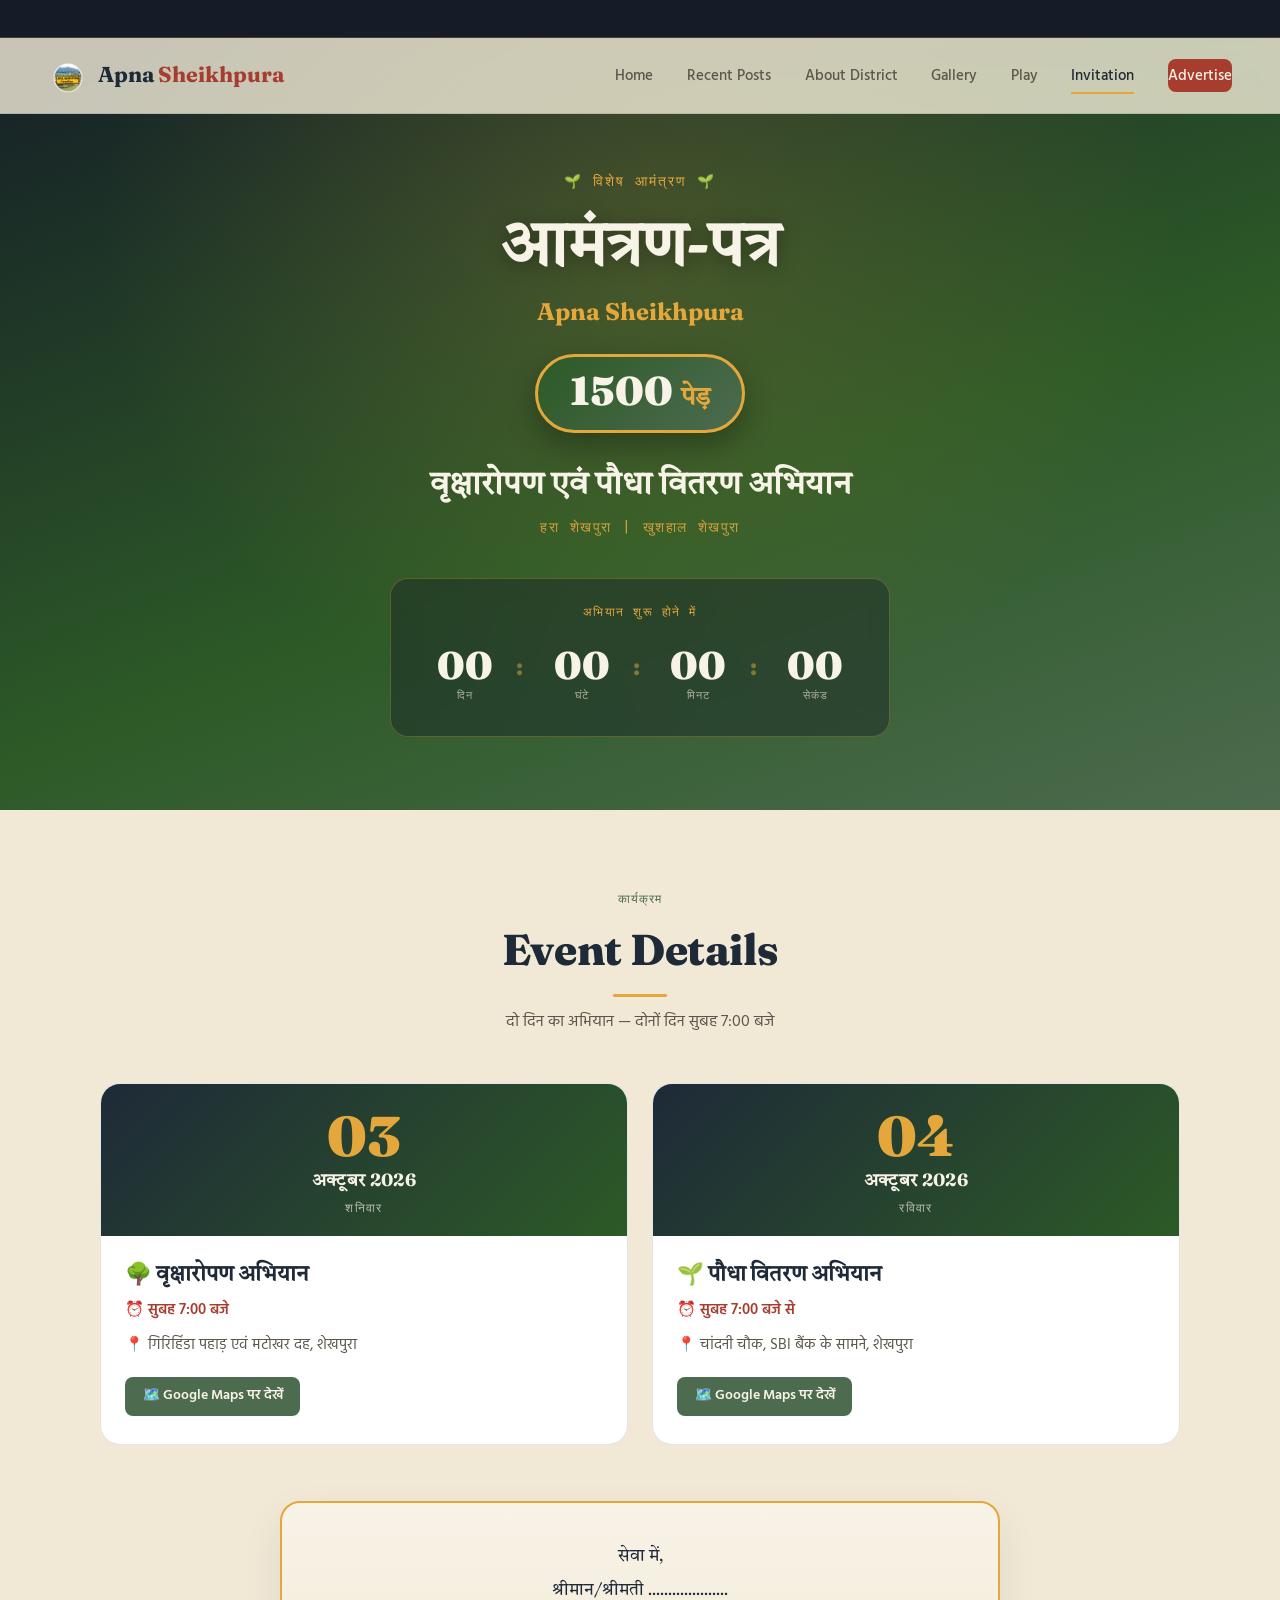
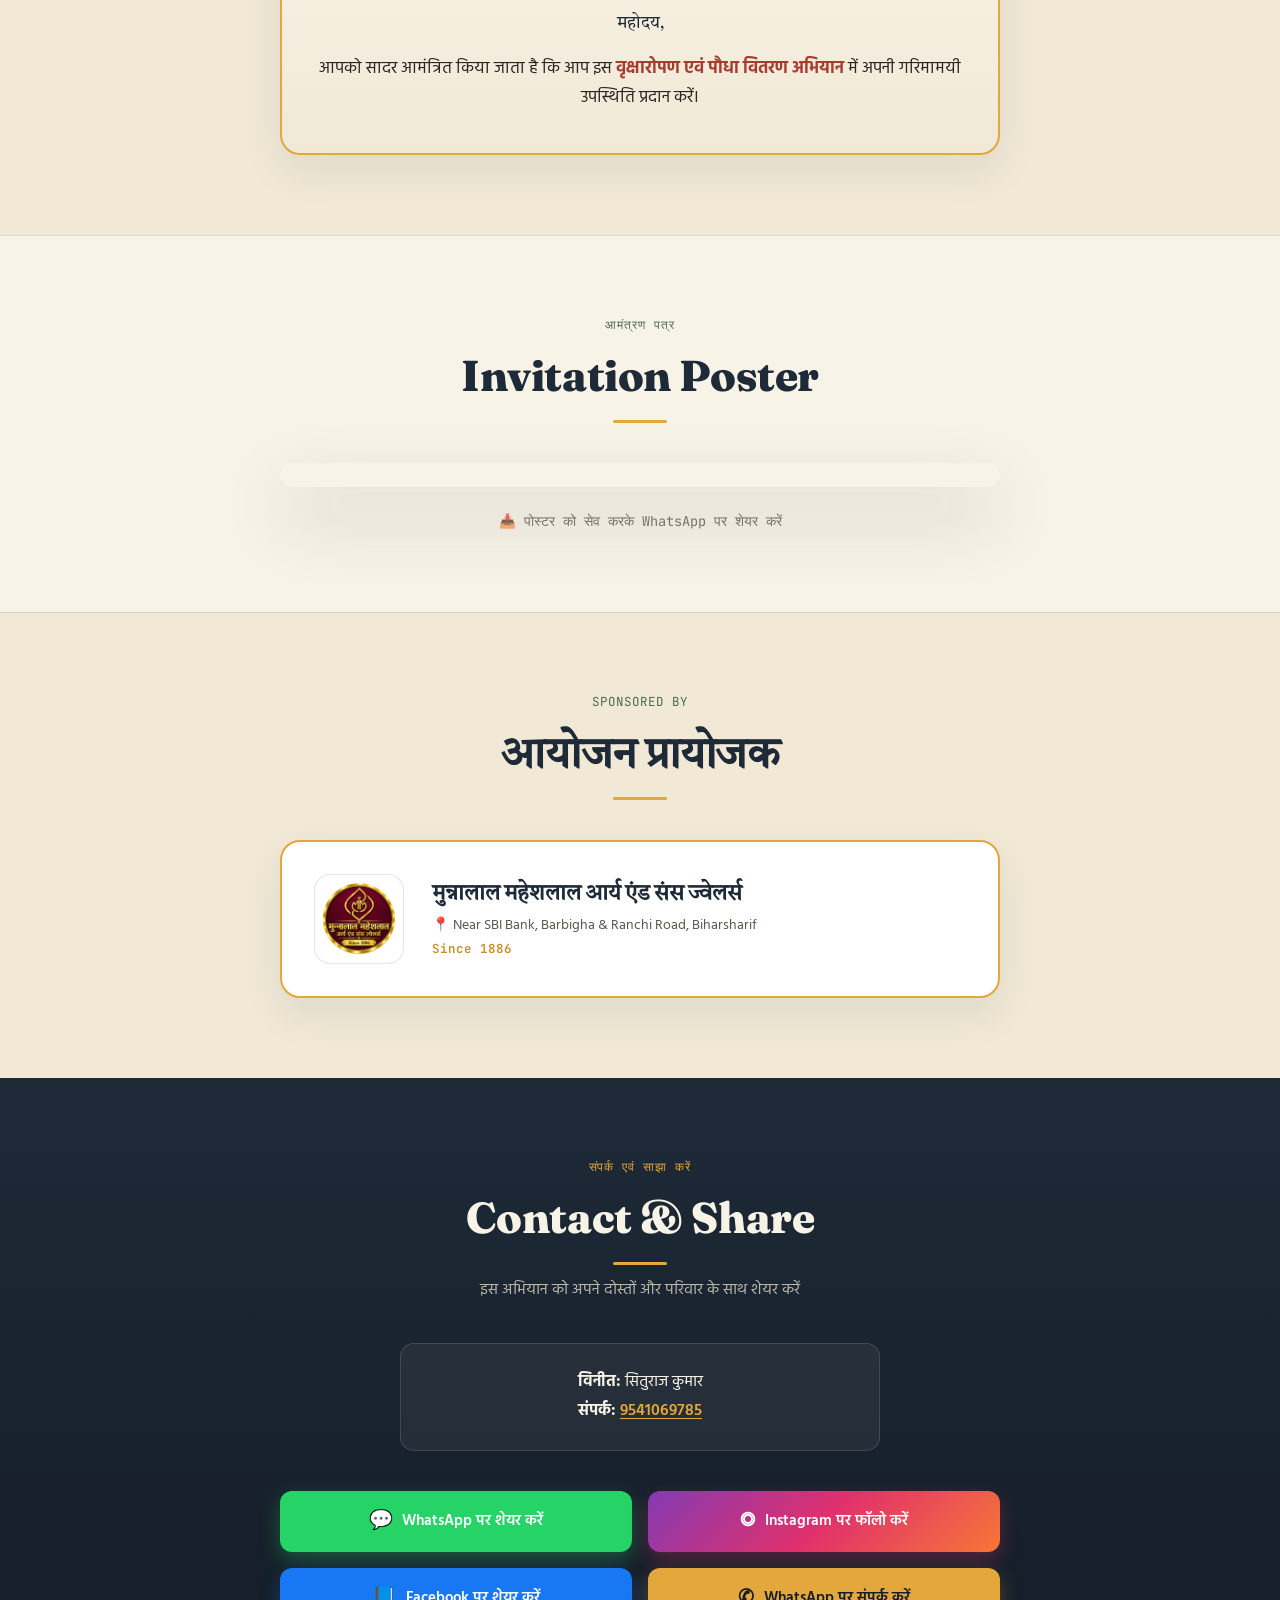
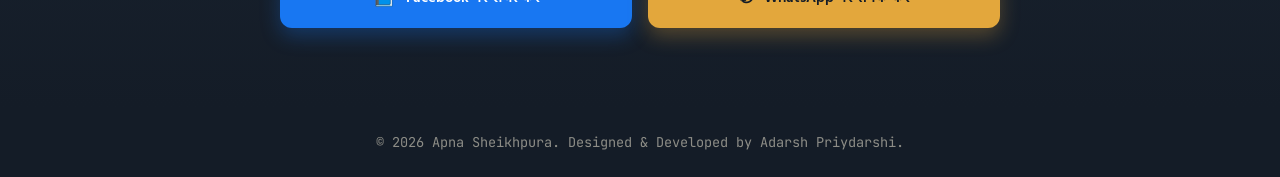
==== invitation.html @ 2a8b95bc "Added invitation page for 1500 tree plantation event" ====
<!DOCTYPE html>
<html lang="hi">
<head>
<meta charset="UTF-8">
<meta name="viewport" content="width=device-width, initial-scale=1.0">
<title>आमंत्रण-पत्र | Apna Sheikhpura — 1500 पेड़ वृक्षारोपण अभियान</title>
<meta name="description" content="Apna Sheikhpura द्वारा आयोजित 1500 पेड़ वृक्षारोपण एवं पौधा वितरण अभियान — 3 और 4 अक्टूबर 2026, शेखपुरा। आप सभी सादर आमंत्रित हैं।">

<!-- Open Graph for WhatsApp/Facebook share preview -->
<meta property="og:title" content="🌳 आमंत्रण-पत्र — Apna Sheikhpura 1500 पेड़ अभियान">
<meta property="og:description" content="3-4 अक्टूबर 2026 | शेखपुरा, बिहार | आइए मिलकर शेखपुरा को हरा-भरा बनाएं।">
<meta property="og:image" content="https://apnasheikhpura.in/assets/images/invitation-poster.jpg">
<meta property="og:url" content="https://apnasheikhpura.in/invitation.html">
<meta property="og:type" content="website">

<link rel="preconnect" href="https://fonts.googleapis.com">
<link rel="preconnect" href="https://fonts.gstatic.com" crossorigin>
<link href="https://fonts.googleapis.com/css2?family=Fraunces:opsz,wght@9..144,400;9..144,600;9..144,700;9..144,900&family=Hind:wght@400;500;600;700&family=JetBrains+Mono:wght@400;500&family=Tiro+Devanagari+Hindi:ital@0;1&display=swap" rel="stylesheet">

<link rel="stylesheet" href="css/style.css">
<link rel="icon" type="image/png" href="assets/images/logos/favicon.png">
</head>
<body class="invitation-page">

<!-- ===== Ticker Bar ===== -->
<div class="ticker-bar" aria-label="Latest updates ticker">
  <div class="ticker-track" id="tickerTrack">
    <a class="ticker-item" href="index.html">🏠 Apna Sheikhpura — Home</a>
    <a class="ticker-item" href="https://wa.me/919234727830" target="_blank" rel="noopener">✆ WhatsApp: +91 92347 27830</a>
    <a class="ticker-item" href="https://www.instagram.com/apna_sheikhpura" target="_blank" rel="noopener">◎ @apna_sheikhpura</a>
    <a class="ticker-item" href="#event-details">🌳 3-4 October 2026 — वृक्षारोपण अभियान</a>
  </div>
</div>

<!-- ===== Navbar ===== -->
<header class="site-header" id="siteHeader">
  <nav class="navbar">
    <a href="index.html" class="brand">
      <img src="assets/images/logos/apna-sheikhpura-logo.png" alt="Apna Sheikhpura logo" class="brand-mark">
      <span class="brand-text">Apna <em>Sheikhpura</em></span>
    </a>

    <button class="nav-toggle" id="navToggle" aria-label="Toggle menu" aria-expanded="false">
      <span></span><span></span><span></span>
    </button>

    <ul class="nav-links" id="navLinks">
      <li><a href="index.html">Home</a></li>
      <li><a href="index.html#posts">Recent Posts</a></li>
      <li><a href="index.html#about">About District</a></li>
      <li><a href="index.html#gallery">Gallery</a></li>
      <li><a href="index.html#puzzle">Play</a></li>
      <li><a href="invitation.html" class="active">Invitation</a></li>
      <li><a href="index.html#contact" class="nav-cta">Advertise</a></li>
    </ul>
  </nav>
</header>

<!-- ===== Invitation Hero ===== -->
<section class="invitation-hero">
  <div class="invitation-hero-inner">
    <p class="invitation-eyebrow">🌱 विशेष आमंत्रण 🌱</p>
    <h1 class="invitation-title">आमंत्रण-पत्र</h1>
    <p class="invitation-subtitle">Apna Sheikhpura</p>
    <div class="invitation-badge">
      <span class="badge-number">1500</span>
      <span class="badge-label">पेड़</span>
    </div>
    <h2 class="invitation-event-name">वृक्षारोपण एवं पौधा वितरण अभियान</h2>
    <p class="invitation-tagline">हरा शेखपुरा | खुशहाल शेखपुरा</p>

    <!-- Countdown Timer -->
    <div class="countdown" id="countdown">
      <p class="countdown-label">अभियान शुरू होने में</p>
      <div class="countdown-grid">
        <div class="countdown-item">
          <span class="countdown-num" id="cdDays">--</span>
          <span class="countdown-unit">दिन</span>
        </div>
        <div class="countdown-item">
          <span class="countdown-num" id="cdHours">--</span>
          <span class="countdown-unit">घंटे</span>
        </div>
        <div class="countdown-item">
          <span class="countdown-num" id="cdMinutes">--</span>
          <span class="countdown-unit">मिनट</span>
        </div>
        <div class="countdown-item">
          <span class="countdown-num" id="cdSeconds">--</span>
          <span class="countdown-unit">सेकंड</span>
        </div>
      </div>
    </div>
  </div>
</section>

<!-- ===== Event Details ===== -->
<section class="event-details" id="event-details">
  <div class="event-details-inner">

    <div class="event-head reveal">
      <p class="section-eyebrow">कार्यक्रम</p>
      <h2 class="section-title">Event Details</h2>
      <p class="section-sub">दो दिन का अभियान — दोनों दिन सुबह 7:00 बजे</p>
    </div>

    <div class="event-cards">

      <div class="event-card reveal reveal-delay-1">
        <div class="event-card-date">
          <span class="event-day">03</span>
          <span class="event-month">अक्टूबर 2026</span>
          <span class="event-weekday">शनिवार</span>
        </div>
        <div class="event-card-body">
          <h3 class="event-card-title">🌳 वृक्षारोपण अभियान</h3>
          <p class="event-card-time">⏰ सुबह 7:00 बजे</p>
          <p class="event-card-venue">📍 गिरिहिंडा पहाड़ एवं मटोखर दह, शेखपुरा</p>
          <a href="https://www.google.com/maps/search/?api=1&query=Girihinda+Pahad+Sheikhpura+Bihar" 
             target="_blank" rel="noopener" class="event-map-btn">
            🗺️ Google Maps पर देखें
          </a>
        </div>
      </div>

      <div class="event-card reveal reveal-delay-2">
        <div class="event-card-date">
          <span class="event-day">04</span>
          <span class="event-month">अक्टूबर 2026</span>
          <span class="event-weekday">रविवार</span>
        </div>
        <div class="event-card-body">
          <h3 class="event-card-title">🌱 पौधा वितरण अभियान</h3>
          <p class="event-card-time">⏰ सुबह 7:00 बजे से</p>
          <p class="event-card-venue">📍 चांदनी चौक, SBI बैंक के सामने, शेखपुरा</p>
          <a href="https://www.google.com/maps/search/?api=1&query=SBI+Bank+Chandni+Chowk+Sheikhpura+Bihar" 
             target="_blank" rel="noopener" class="event-map-btn">
            🗺️ Google Maps पर देखें
          </a>
        </div>
      </div>

    </div>

    <!-- Invitation Message -->
    <div class="invitation-message reveal">
      <p class="invitation-msg-line">सेवा में,</p>
      <p class="invitation-msg-line">श्रीमान/श्रीमती ....................</p>
      <p class="invitation-msg-line">महोदय,</p>
      <p class="invitation-msg-text">
        आपको सादर आमंत्रित किया जाता है कि आप इस <strong>वृक्षारोपण एवं पौधा वितरण अभियान</strong> में 
        अपनी गरिमामयी उपस्थिति प्रदान करें।
      </p>
    </div>

  </div>
</section>

<!-- ===== Poster Section ===== -->
<section class="poster-section">
  <div class="poster-inner reveal">
    <p class="section-eyebrow">आमंत्रण पत्र</p>
    <h2 class="section-title">Invitation Poster</h2>
    <div class="poster-wrap">
      <img src="assets/images/invitation-poster.jpg" 
           alt="Apna Sheikhpura 1500 पेड़ वृक्षारोपण अभियान आमंत्रण पत्र" 
           class="poster-image">
    </div>
    <p class="poster-note">📥 पोस्टर को सेव करके WhatsApp पर शेयर करें</p>
  </div>
</section>

<!-- ===== Sponsors ===== -->
<section class="sponsor-section">
  <div class="sponsor-inner reveal">
    <p class="section-eyebrow">Sponsored by</p>
    <h2 class="section-title">आयोजन प्रायोजक</h2>
    <div class="sponsor-card">
      <div class="sponsor-logo">
        <img src="assets/images/logos/munnalal-maheshlal-jewellers.png" 
             alt="मुन्नालाल महेशलाल आर्य एंड संस ज्वेलर्स लोगो">
      </div>
      <div class="sponsor-info">
        <h3 class="sponsor-name">मुन्नालाल महेशलाल आर्य एंड संस ज्वेलर्स</h3>
        <p class="sponsor-address">📍 Near SBI Bank, Barbigha &amp; Ranchi Road, Biharsharif</p>
        <p class="sponsor-since">Since 1886</p>
      </div>
    </div>
  </div>
</section>

<!-- ===== Contact & Share ===== -->
<section class="share-section">
  <div class="share-inner reveal">
    <p class="section-eyebrow">संपर्क एवं साझा करें</p>
    <h2 class="section-title">Contact &amp; Share</h2>
    <p class="section-sub">इस अभियान को अपने दोस्तों और परिवार के साथ शेयर करें</p>

    <!-- Organizer Info -->
    <div class="organizer-info">
      <p><strong>विनीत:</strong> सितुराज कुमार</p>
      <p><strong>संपर्क:</strong> <a href="tel:+919541069785">9541069785</a></p>
    </div>

    <!-- Share Buttons -->
    <div class="share-buttons">
      <a href="https://wa.me/?text=%F0%9F%8C%B3%20Apna%20Sheikhpura%20%E2%80%94%201500%20%E0%A4%AA%E0%A5%87%E0%A4%A1%E0%A4%BC%20%E0%A4%B5%E0%A5%83%E0%A4%95%E0%A5%8D%E0%A4%B7%E0%A4%BE%E0%A4%B0%E0%A5%8B%E0%A4%AA%E0%A4%A3%20%E0%A4%85%E0%A4%AD%E0%A4%BF%E0%A4%AF%E0%A4%BE%E0%A4%A8%0A%0A%F0%9F%93%85%203-4%20%E0%A4%85%E0%A4%95%E0%A5%8D%E0%A4%9F%E0%A5%82%E0%A4%AC%E0%A4%B0%202026%0A%F0%9F%95%90%20%E0%A4%B8%E0%A5%81%E0%A4%AC%E0%A4%B9%207:00%20%E0%A4%AC%E0%A4%9C%E0%A5%87%0A%0A%E0%A4%AA%E0%A5%82%E0%A4%B0%E0%A4%BE%20%E0%A4%86%E0%A4%AE%E0%A4%82%E0%A4%A4%E0%A5%8D%E0%A4%B0%E0%A4%A3%20%E0%A4%A6%E0%A5%87%E0%A4%96%E0%A5%87%E0%A4%82%3A%20https://apnasheikhpura.in/invitation.html" 
         target="_blank" rel="noopener" class="share-btn share-btn-whatsapp">
        <span>💬</span> WhatsApp पर शेयर करें
      </a>

      <a href="https://www.instagram.com/apna_sheikhpura" 
         target="_blank" rel="noopener" class="share-btn share-btn-instagram">
        <span>◎</span> Instagram पर फॉलो करें
      </a>

      <a href="https://www.facebook.com/share/1H6P6iEAvJ/" 
         target="_blank" rel="noopener" class="share-btn share-btn-facebook">
        <span>📘</span> Facebook पर शेयर करें
      </a>

      <a href="https://wa.me/919234727830?text=Hi%2C%20I%20want%20to%20join%20the%201500%20tree%20plantation%20drive" 
         target="_blank" rel="noopener" class="share-btn share-btn-contact">
        <span>✆</span> WhatsApp पर संपर्क करें
      </a>
    </div>
  </div>
</section>

<!-- ===== Footer ===== -->
<footer class="site-footer">
  <p>© <span id="year"></span> Apna Sheikhpura. Designed &amp; Developed by Adarsh Priydarshi.</p>
</footer>

<script src="js/script.js"></script>
</body>
</html>
---- css/style.css ----
/* ==========================================================================
   Apna Sheikhpura — Design Tokens
   ========================================================================== */
:root {
  --cream:        #F1E9D6;
  --cream-soft:   #F8F3E7;
  --indigo:       #1E2A38;
  --indigo-deep:  #141C27;
  --marigold:     #E3A73C;
  --marigold-dim: #C88F2E;
  --brick:        #A63D2F;
  --leaf:         #4C6B4F;
  --ink:          #2A2622;
  --ink-soft:     #5C564C;
  --border-line:  rgba(30, 42, 56, 0.12);

  --font-display: 'Fraunces', 'Tiro Devanagari Hindi', serif;
  --font-body:    'Hind', sans-serif;
  --font-mono:    'JetBrains Mono', monospace;

  --header-h: 76px;
  --ticker-h: 38px;

  /* Motion tokens used by the newer polish styles */
  --ease-out-expo: cubic-bezier(0.16, 1, 0.3, 1);
  --ease-spring:  cubic-bezier(0.34, 1.56, 0.64, 1);
}

* { margin: 0; padding: 0; box-sizing: border-box; }

html { scroll-behavior: smooth; scroll-padding-top: calc(var(--header-h) + var(--ticker-h) + 12px); }

body {
  font-family: var(--font-body);
  background: var(--cream);
  color: var(--ink);
  line-height: 1.5;
  -webkit-font-smoothing: antialiased;
  -webkit-tap-highlight-color: transparent; /* let :active states do the feedback */
  overflow-x: hidden; /* tilted/rotated decorative bits must never cause sideways scroll */
}

a { text-decoration: none; color: inherit; }
ul { list-style: none; }
img { max-width: 100%; display: block; transition: opacity 0.45s ease; }

/* Soft fade-in once a photo finishes loading (driven by JS; without JS images stay visible) */
img.img-loading { opacity: 0; }
img.img-loaded  { opacity: 1; }

/* Warm selection color */
::selection { background: var(--marigold); color: var(--indigo-deep); }

/* Visible keyboard focus ring */
:focus-visible {
  outline: 3px solid rgba(227, 167, 60, 0.85);
  outline-offset: 2px;
  border-radius: 6px;
}

/* Subtle branded scrollbar (desktop browsers) */
::-webkit-scrollbar { width: 11px; }
::-webkit-scrollbar-track { background: var(--cream); }
::-webkit-scrollbar-thumb {
  background: rgba(30, 42, 56, 0.28);
  border-radius: 8px;
  border: 2px solid var(--cream);
}
::-webkit-scrollbar-thumb:hover { background: rgba(30, 42, 56, 0.45); }

@media (prefers-reduced-motion: reduce) {
  * { animation-duration: 0.01ms !important; animation-iteration-count: 1 !important; transition-duration: 0.01ms !important; scroll-behavior: auto !important; }
}

/* ==========================================================================
   Ticker Bar — the "chaupal announcement board"
   ========================================================================== */
.ticker-bar {
  position: fixed;
  top: 0; left: 0; right: 0;
  height: var(--ticker-h);
  background: var(--indigo-deep);
  border-bottom: 1px solid rgba(227, 167, 60, 0.25);
  overflow: hidden;
  z-index: 60;
  display: flex;
  align-items: center;
}

.ticker-track {
  display: flex;
  gap: 3.5rem;
  white-space: nowrap;
  animation: ticker-scroll 32s linear infinite;
  padding-left: 100%;
}

.ticker-bar:hover .ticker-track { animation-play-state: paused; }

.ticker-item {
  font-family: var(--font-mono);
  font-size: 0.78rem;
  letter-spacing: 0.01em;
  color: var(--cream-soft);
  opacity: 0.9;
  cursor: pointer;
  padding: 0.4rem 0; /* roomier tap target on touch screens */
  transition: opacity 0.2s ease, color 0.2s ease;
}

@media (hover: hover) {
  .ticker-item:hover {
    opacity: 1;
    color: var(--marigold);
    text-decoration: underline;
    text-underline-offset: 3px;
  }
}

@keyframes ticker-scroll {
  from { transform: translateX(0); }
  to   { transform: translateX(-100%); }
}

/* ==========================================================================
   Header / Navbar
   ========================================================================== */
.site-header {
  position: fixed;
  top: var(--ticker-h);
  left: 0; right: 0;
  height: var(--header-h);
  z-index: 50;
  background: rgba(241, 233, 214, 0.82);
  backdrop-filter: blur(10px) saturate(140%);
  border-bottom: 1px solid var(--border-line);
  transition: box-shadow 0.3s ease, background 0.3s ease;
}

.site-header.scrolled {
  box-shadow: 0 6px 24px rgba(30, 42, 56, 0.08);
}

.navbar {
  max-width: 1240px;
  margin: 0 auto;
  height: 100%;
  padding: 0 1.75rem;
  display: flex;
  align-items: center;
  justify-content: space-between;
}

.brand {
  display: flex;
  align-items: center;
  gap: 0.6rem;
  font-family: var(--font-display);
  font-size: 1.35rem;
  font-weight: 700;
  color: var(--indigo);
}

.brand-mark {
  width: 40px; height: 40px;
  border-radius: 50%;
  object-fit: cover;
  flex-shrink: 0;
}

.brand-text em {
  font-style: normal;
  color: var(--brick);
}

.nav-links {
  display: flex;
  align-items: center;
  gap: 2.1rem;
}

.nav-links a {
  font-size: 0.95rem;
  font-weight: 500;
  color: var(--ink-soft);
  position: relative;
  padding: 0.3rem 0;
  transition: color 0.2s ease;
}

.nav-links a:not(.nav-cta)::after {
  content: '';
  position: absolute;
  left: 0; bottom: -2px;
  width: 0; height: 2px;
  background: var(--brick);
  transition: width 0.25s ease;
}

.nav-links a:not(.nav-cta):hover { color: var(--indigo); }
.nav-links a:not(.nav-cta):hover::after { width: 100%; }

.nav-cta {
  background: var(--brick);
  color: var(--cream-soft) !important;
  padding: 0.55rem 1.15rem;
  border-radius: 8px;
  font-weight: 600;
  transition: background 0.2s ease, transform 0.2s ease;
}
.nav-cta:hover { background: #8f3225; transform: translateY(-1px); }

.nav-toggle {
  display: none;
  flex-direction: column;
  gap: 5px;
  background: none;
  border: none;
  cursor: pointer;
  padding: 8px;
}
.nav-toggle span {
  width: 24px; height: 2px;
  background: var(--indigo);
  border-radius: 2px;
  transition: transform 0.25s ease, opacity 0.25s ease;
}

/* Hamburger morphs into an X when the menu is open */
.nav-toggle.is-active span:nth-child(1) { transform: translateY(7px) rotate(45deg); }
.nav-toggle.is-active span:nth-child(2) { opacity: 0; transform: scaleX(0.4); }
.nav-toggle.is-active span:nth-child(3) { transform: translateY(-7px) rotate(-45deg); }

/* Scrollspy: highlight the section currently on screen */
.nav-links a.active { color: var(--indigo); }
.nav-links a.active:not(.nav-cta)::after {
  width: 100%;
  background: var(--marigold);
}

/* Thin reading-progress line along the header's bottom edge */
.scroll-progress {
  position: absolute;
  left: 0;
  bottom: -1px;
  height: 3px;
  width: 0%;
  background: linear-gradient(90deg, var(--marigold), var(--brick));
  border-radius: 0 3px 3px 0;
  box-shadow: 0 0 10px rgba(227, 167, 60, 0.45);
  z-index: 5;
  pointer-events: none;
}

/* ==========================================================================
   Hero
   ========================================================================== */
.hero {
  position: relative;
  min-height: 100vh;
  padding-top: calc(var(--header-h) + var(--ticker-h));
  display: flex;
  flex-direction: column;
  justify-content: center;
  overflow: hidden;
  background: var(--indigo-deep);
}

/* Photo gets its own layer with a very slow Ken Burns zoom (cinematic feel) */
.hero::before {
  content: '';
  position: absolute;
  inset: 0;
  background: url('../assets/images/hero-photo.jpg') center 55% / cover no-repeat;
  animation: hero-zoom 28s var(--ease-out-expo) infinite alternate;
}

/* Same dark scrim as before, kept on a separate layer above the photo */
.hero::after {
  content: '';
  position: absolute;
  inset: 0;
  background: linear-gradient(180deg, rgba(20, 28, 39, 0.6), rgba(20, 28, 39, 0.78));
}

@keyframes hero-zoom {
  from { transform: scale(1); }
  to   { transform: scale(1.09); }
}

.hero-inner {
  position: relative;
  z-index: 1;
  max-width: 720px;
  margin: 0 auto;
  padding: 2.5rem 1.5rem;
  width: 100%;
  text-align: center;
}

@media (min-width: 1100px) {
  .hero-inner { padding: 3rem 1.75rem; max-width: 760px; }
}

.hero-eyebrow {
  font-family: var(--font-mono);
  font-size: 0.82rem;
  letter-spacing: 0.08em;
  text-transform: uppercase;
  color: var(--marigold);
  margin-bottom: 1.1rem;
  display: inline-flex;
  align-items: center;
  justify-content: center;
  gap: 0.5rem;
}
.hero-eyebrow::before {
  content: '';
  width: 8px; height: 8px;
  border-radius: 50%;
  background: var(--marigold);
  animation: pulse-dot 2s ease-in-out infinite;
}
@keyframes pulse-dot {
  0%, 100% { opacity: 1; transform: scale(1); }
  50% { opacity: 0.4; transform: scale(0.8); }
}

.hero-title {
  font-family: var(--font-display);
  font-size: clamp(2.6rem, 6vw, 3.6rem);
  font-weight: 900;
  line-height: 1.05;
  color: var(--cream-soft);
  letter-spacing: -0.01em;
  opacity: 0;
  transform: translateY(24px);
  animation: rise-in 0.8s cubic-bezier(0.16, 1, 0.3, 1) 0.15s forwards;
}

.hero-title-accent {
  color: var(--marigold);
  font-style: italic;
  font-weight: 600;
}

.hero-sub {
  margin-top: 1.5rem;
  font-size: 1.1rem;
  color: rgba(241, 233, 214, 0.85);
  max-width: 540px;
  margin-left: auto;
  margin-right: auto;
  line-height: 1.65;
  opacity: 0;
  transform: translateY(20px);
  animation: rise-in 0.8s cubic-bezier(0.16, 1, 0.3, 1) 0.3s forwards;
}

.hero-actions {
  margin-top: 2.2rem;
  display: flex;
  flex-wrap: wrap;
  justify-content: center;
  gap: 1rem;
  opacity: 0;
  transform: translateY(20px);
  animation: rise-in 0.8s cubic-bezier(0.16, 1, 0.3, 1) 0.45s forwards;
}

.btn {
  display: inline-flex;
  align-items: center;
  padding: 0.85rem 1.6rem;
  border-radius: 9px;
  font-weight: 600;
  font-size: 0.98rem;
  transition: transform 0.2s ease, box-shadow 0.2s ease, background 0.2s ease;
}

.btn-primary {
  position: relative;
  overflow: hidden;
  background: var(--indigo);
  color: var(--cream-soft);
}
.btn-primary:hover {
  transform: translateY(-2px);
  box-shadow: 0 10px 24px rgba(30, 42, 56, 0.25);
}

/* Light sweep that glides across primary buttons on hover */
.btn-primary::after {
  content: '';
  position: absolute;
  top: 0; left: 0;
  width: 45%;
  height: 100%;
  background: linear-gradient(105deg, transparent, rgba(255, 255, 255, 0.35), transparent);
  transform: translateX(-180%) skewX(-20deg);
  transition: transform 0.7s ease;
  pointer-events: none;
}
.btn-primary:hover::after { transform: translateX(360%) skewX(-20deg); }

/* Tactile press feedback on every button */
.btn:active,
.nav-cta:active {
  transform: translateY(0) scale(0.97);
}

.btn-ghost {
  border: 1.5px solid var(--indigo);
  color: var(--indigo);
}
.btn-ghost:hover {
  background: var(--indigo);
  color: var(--cream-soft);
  transform: translateY(-2px);
}

.hero .btn-ghost {
  border-color: rgba(241, 233, 214, 0.7);
  color: var(--cream-soft);
}
.hero .btn-ghost:hover {
  background: var(--cream-soft);
  color: var(--indigo);
}

.hero-stats {
  margin-top: 3.2rem;
  display: flex;
  gap: 2.6rem;
  padding-top: 2rem;
  border-top: 1px solid var(--border-line);
  opacity: 0;
  transform: translateY(20px);
  animation: rise-in 0.8s cubic-bezier(0.16, 1, 0.3, 1) 0.6s forwards;
}

.stat { display: flex; flex-direction: column; }
.stat-num {
  font-family: var(--font-display);
  font-size: 1.9rem;
  font-weight: 700;
  color: var(--indigo);
}
.stat-label {
  font-size: 0.82rem;
  color: var(--ink-soft);
  margin-top: 0.2rem;
}

@keyframes rise-in {
  to { opacity: 1; transform: translateY(0); }
}

/* Gentle "scroll karo" hint near the hero's bottom edge */
.hero-scroll {
  position: absolute;
  left: 50%;
  bottom: 24px;
  transform: translateX(-50%);
  z-index: 1;
  display: flex;
  flex-direction: column;
  align-items: center;
  gap: 0.3rem;
  font-family: var(--font-mono);
  font-size: 0.7rem;
  letter-spacing: 0.14em;
  text-transform: uppercase;
  color: rgba(241, 233, 214, 0.7);
  opacity: 0;
  animation: scroll-hint-in 0.8s var(--ease-out-expo) 1.1s forwards;
}

/* Own keyframes (not rise-in) so the translateX(-50%) centering survives */
@keyframes scroll-hint-in {
  to { opacity: 1; transform: translateX(-50%); }
}

.hero-scroll-arrow {
  font-size: 1.05rem;
  animation: bob-down 1.7s ease-in-out infinite;
}

@keyframes bob-down {
  0%, 100% { transform: translateY(0); opacity: 0.7; }
  50%      { transform: translateY(6px); opacity: 1; }
}

@media (max-height: 700px) {
  .hero-scroll { display: none; }
}

/* ==========================================================================
   Recent Posts Section
   ========================================================================== */
.posts-section {
  padding: 6.5rem 1.75rem 5rem;
  background: var(--cream);
  position: relative;
}

.posts-inner {
  max-width: 1080px;
  margin: 0 auto;
}

.posts-head { max-width: 600px; }

.posts-grid {
  margin-top: 3rem;
  display: grid;
  grid-template-columns: repeat(4, 1fr);
  gap: 1.25rem;
}

.post-card {
  display: block;
  border-radius: 16px;
  overflow: hidden;
  background: #fff;
  border: 1px solid var(--border-line);
  transition: transform 0.35s cubic-bezier(0.16, 1, 0.3, 1), box-shadow 0.35s ease;
}

@media (hover: hover) {
  .post-card:hover {
    transform: translateY(-8px);
    box-shadow: 0 20px 40px rgba(30, 42, 56, 0.15);
    border-color: rgba(227, 167, 60, 0.55);
  }
}

.post-thumb {
  aspect-ratio: 1 / 1;
  position: relative;
  overflow: hidden;
}

.post-thumb img {
  width: 100%;
  height: 100%;
  object-fit: cover;
  display: block;
  transition: transform 0.5s cubic-bezier(0.16, 1, 0.3, 1);
}

@media (hover: hover) {
  .post-card:hover .post-thumb img { transform: scale(1.08); }
}

.post-thumb::after {
  content: '';
  position: absolute;
  inset: 0;
  background: linear-gradient(160deg, rgba(255,255,255,0.1), rgba(0,0,0,0.15));
  opacity: 0;
  transition: opacity 0.35s ease;
}
@media (hover: hover) {
  .post-card:hover .post-thumb::after { opacity: 1; }
}

.post-caption {
  padding: 0.9rem 1rem;
  font-size: 0.85rem;
  font-weight: 500;
  color: var(--ink-soft);
  line-height: 1.5;
  display: -webkit-box;
  -webkit-line-clamp: 3;
  -webkit-box-orient: vertical;
  overflow: hidden;
  transition: color 0.25s ease;
}
@media (hover: hover) {
  .post-card:hover .post-caption { color: var(--indigo); }
}

.posts-note {
  margin-top: 1.75rem;
  font-family: var(--font-mono);
  font-size: 0.8rem;
  color: var(--ink-soft);
  opacity: 0.65;
  text-align: center;
}

.posts-cta {
  margin-top: 1.5rem;
  display: flex;
  justify-content: center;
}

/* ==========================================================================
   About District Section
   ========================================================================== */
.about-section {
  padding: 6rem 1.75rem;
  background: var(--cream);
  position: relative;
  border-top: 1px solid var(--border-line);
}

.about-inner {
  max-width: 1080px;
  margin: 0 auto;
}

.about-head { max-width: 620px; }

.about-grid {
  margin-top: 3rem;
  display: grid;
  grid-template-columns: 1.1fr 1fr;
  gap: 2.5rem;
  align-items: start;
}

.about-story h3 {
  font-family: var(--font-display);
  font-size: 1.4rem;
  font-weight: 700;
  color: var(--indigo);
  margin-bottom: 1rem;
}

.about-story p {
  color: var(--ink-soft);
  font-size: 0.98rem;
  line-height: 1.7;
  margin-bottom: 1rem;
}
.about-story p:last-child { margin-bottom: 0; }

.about-stats {
  display: grid;
  grid-template-columns: 1fr 1fr;
  gap: 1rem;
}

.dstat {
  background: #fff;
  border: 1px solid var(--border-line);
  border-radius: 14px;
  padding: 1.4rem 1.2rem;
  transition: transform 0.3s cubic-bezier(0.34, 1.56, 0.64, 1), box-shadow 0.3s ease, border-color 0.3s ease;
}

@media (hover: hover) {
  .dstat:hover {
    transform: translateY(-6px) scale(1.03);
    box-shadow: 0 16px 32px rgba(30, 42, 56, 0.1);
    border-color: var(--marigold);
  }
}

.dstat-num {
  display: block;
  font-family: var(--font-display);
  font-size: 1.6rem;
  font-weight: 800;
  color: var(--brick);
}

.dstat-label {
  display: block;
  margin-top: 0.35rem;
  font-size: 0.8rem;
  color: var(--ink-soft);
}

.blocks-strip {
  margin-top: 3rem;
  padding-top: 2rem;
  border-top: 1px dashed var(--border-line);
  display: flex;
  flex-wrap: wrap;
  align-items: center;
  gap: 0.7rem;
}

.blocks-label {
  font-family: var(--font-mono);
  font-size: 0.8rem;
  color: var(--ink-soft);
  margin-right: 0.3rem;
}

.block-chip {
  font-size: 0.85rem;
  font-weight: 500;
  color: var(--indigo);
  background: rgba(30, 42, 56, 0.06);
  padding: 0.4rem 0.9rem;
  border-radius: 20px;
  transition: background 0.25s ease, color 0.25s ease, transform 0.25s ease;
}

@media (hover: hover) {
  .block-chip:hover {
    background: var(--indigo);
    color: var(--cream-soft);
    transform: translateY(-2px);
  }
}

/* ==========================================================================
   Temp placeholders for upcoming sections
   ========================================================================== */
.section-placeholder {
  min-height: 40vh;
  display: grid;
  place-items: center;
  color: var(--ink-soft);
  font-family: var(--font-mono);
  border-top: 1px dashed var(--border-line);
}

/* ==========================================================================
   Shared section heading styles
   ========================================================================== */
.section-eyebrow {
  font-family: var(--font-mono);
  font-size: 0.78rem;
  letter-spacing: 0.08em;
  text-transform: uppercase;
  color: var(--leaf);
  margin-bottom: 0.6rem;
}

.section-title {
  font-family: var(--font-display);
  font-size: clamp(1.9rem, 4vw, 2.7rem);
  font-weight: 800;
  color: var(--indigo);
  letter-spacing: -0.01em;
}

/* Small marigold accent bar under every section title */
.section-title::after {
  content: '';
  display: block;
  width: 54px;
  height: 3px;
  margin-top: 0.7rem;
  border-radius: 2px;
  background: var(--marigold);
}
.puzzle-head .section-title::after { margin-left: auto; margin-right: auto; }

.section-sub {
  margin-top: 0.75rem;
  color: var(--ink-soft);
  font-size: 1.02rem;
  line-height: 1.6;
  max-width: 560px;
}

/* ==========================================================================
   Scroll reveal animation
   ========================================================================== */
.reveal {
  opacity: 0;
  transform: translateY(32px);
  transition: opacity 0.7s cubic-bezier(0.16, 1, 0.3, 1), transform 0.7s cubic-bezier(0.16, 1, 0.3, 1);
}
.reveal.is-visible { opacity: 1; transform: translateY(0); }

.reveal-delay-1.is-visible { transition-delay: 0.1s; }
.reveal-delay-2.is-visible { transition-delay: 0.2s; }
.reveal-delay-3.is-visible { transition-delay: 0.3s; }

/* Once a reveal finishes, JS drops the reveal classes — hover transitions
   then run instantly again (no stagger delay left over) and hover
   transforms stop fighting the reveal transform. */
.reveal-done { transition-delay: 0s !important; }

/* ==========================================================================
   Gallery Section
   ========================================================================== */
.gallery-section {
  padding: 6.5rem 1.75rem;
  background: var(--cream-soft);
  position: relative;
  border-top: 1px solid var(--border-line);
}

.gallery-inner {
  max-width: 1080px;
  margin: 0 auto;
}

.gallery-head { max-width: 600px; }

.gallery-grid {
  margin-top: 2.5rem;
  display: grid;
  grid-template-columns: repeat(4, 1fr);
  grid-auto-rows: 130px;
  gap: 1rem;
}

.gallery-tile {
  border-radius: 16px;
  position: relative;
  overflow: hidden;
  transition: transform 0.4s cubic-bezier(0.16, 1, 0.3, 1), box-shadow 0.35s ease;
}

@media (hover: hover) {
  .gallery-tile:hover {
    transform: scale(1.03);
    box-shadow: 0 16px 32px rgba(30, 42, 56, 0.2);
    z-index: 2;
  }
  .gallery-tile:hover img {
    transform: scale(1.08);
  }
}

/* Touch screens: gentle press feedback instead of a sticky hover state */
.gallery-tile:active { transform: scale(0.98); }

.gallery-tile img {
  width: 100%;
  height: 100%;
  object-fit: cover;
  display: block;
  transition: transform 0.5s cubic-bezier(0.16, 1, 0.3, 1), opacity 0.4s ease;
}

.gallery-tile img.gtile-fading {
  opacity: 0;
}

.gtile-tall { grid-row: span 2; }
.gtile-wide { grid-column: span 2; }

/* ==========================================================================
   Photo Puzzle Game
   ========================================================================== */
.puzzle-section {
  padding: 6.5rem 1.75rem;
  background: var(--cream);
  position: relative;
  border-top: 1px solid var(--border-line);
  text-align: center;
}

.puzzle-inner {
  max-width: 560px;
  margin: 0 auto;
}

.puzzle-head { max-width: 500px; margin: 0 auto; }
.puzzle-head .section-sub { margin-left: auto; margin-right: auto; }

.puzzle-game {
  margin-top: 2.5rem;
}

.puzzle-grid-wrap {
  position: relative;
}

.puzzle-grid {
  display: grid;
  grid-template-columns: repeat(3, 1fr);
  grid-template-rows: repeat(3, 1fr);
  gap: 4px;
  width: 100%;
  aspect-ratio: 1 / 1;
  max-width: 420px;
  margin: 0 auto;
  border-radius: 16px;
  overflow: hidden;
  box-shadow: 0 20px 50px rgba(30, 42, 56, 0.18);
  background: var(--indigo);
  -webkit-user-select: none;
  user-select: none;
  -webkit-touch-callout: none; /* no long-press callout on the puzzle */
}

.puzzle-tile {
  /* background-image is set inline via JS per tile, so multiple photos can rotate */
  background-size: 300% 300%;
  cursor: pointer;
  transition: transform 0.2s cubic-bezier(0.34, 1.56, 0.64, 1), filter 0.2s ease, box-shadow 0.2s ease;
}

.puzzle-tile:hover {
  filter: brightness(1.08);
}

.puzzle-tile.puzzle-selected {
  transform: scale(0.92);
  box-shadow: inset 0 0 0 3px var(--marigold);
  filter: brightness(1.1);
}

/* Press feedback while a tile is being touched (before a drag kicks in) */
.puzzle-tile:active {
  transform: scale(0.94);
  filter: brightness(1.12);
}

.puzzle-tile.puzzle-dragging {
  z-index: 5;
  box-shadow: 0 18px 36px rgba(0,0,0,0.35);
  filter: brightness(1.12);
  cursor: grabbing;
}

.puzzle-tile.puzzle-drop-target {
  box-shadow: inset 0 0 0 3px var(--leaf);
  filter: brightness(1.15);
}

.puzzle-tile.puzzle-swap {
  animation: puzzle-pop 0.35s ease;
}
@keyframes puzzle-pop {
  0% { transform: scale(0.85); }
  60% { transform: scale(1.05); }
  100% { transform: scale(1); }
}

.puzzle-meta {
  margin-top: 1.5rem;
  display: flex;
  align-items: center;
  justify-content: center;
  gap: 1.25rem;
  flex-wrap: wrap;
}

.puzzle-moves {
  font-family: var(--font-mono);
  font-size: 0.85rem;
  color: var(--ink-soft);
}

.puzzle-shuffle-btn { padding: 0.6rem 1.3rem; font-size: 0.9rem; }

/* Celebration overlay */
.puzzle-celebration {
  position: absolute;
  inset: 0;
  display: flex;
  align-items: center;
  justify-content: center;
  pointer-events: none;
  opacity: 0;
  transition: opacity 0.4s ease;
  border-radius: 16px;
  overflow: hidden;
}

.puzzle-celebration.puzzle-celebration-visible {
  opacity: 1;
}

.puzzle-celebration-text {
  position: relative;
  z-index: 2;
  background: var(--indigo);
  color: var(--cream-soft);
  font-family: var(--font-display);
  font-size: 1.4rem;
  font-weight: 700;
  padding: 1rem 1.75rem;
  border-radius: 14px;
  display: flex;
  align-items: center;
  gap: 0.6rem;
  box-shadow: 0 16px 36px rgba(0,0,0,0.3);
  transform: scale(0.7);
  opacity: 0;
  transition: transform 0.4s cubic-bezier(0.34, 1.56, 0.64, 1), opacity 0.4s ease;
}

.puzzle-celebration-visible .puzzle-celebration-text {
  transform: scale(1);
  opacity: 1;
}

.puzzle-celebration-emoji { font-size: 1.7rem; }

.puzzle-confetti {
  position: absolute;
  inset: 0;
  z-index: 1;
}

.confetti-piece {
  position: absolute;
  top: -20px;
  width: 8px;
  height: 14px;
  opacity: 0.9;
  animation: confetti-fall linear forwards;
}

@keyframes confetti-fall {
  0%   { transform: translateY(0) rotate(0deg); opacity: 1; }
  100% { transform: translateY(440px) rotate(540deg); opacity: 0; }
}

/* Post-solve result capture (name + mobile + moves) */
.puzzle-result {
  max-width: 420px;
  margin: 1.5rem auto 0;
  display: none;
}

.puzzle-result.puzzle-result-visible { display: block; }

.puzzle-result-heading {
  font-family: var(--font-display);
  font-size: 1.15rem;
  font-weight: 700;
  color: var(--indigo);
  margin-bottom: 1rem;
}

.puzzle-result-form {
  display: flex;
  flex-direction: column;
  gap: 0.75rem;
}

.puzzle-result-form input {
  font-family: var(--font-body);
  font-size: 0.98rem;
  padding: 0.85rem 1rem;
  border-radius: 9px;
  border: 1px solid var(--border-line);
  background: #fff;
  color: var(--ink);
  transition: border-color 0.2s ease;
}

.puzzle-result-form input:focus {
  outline: none;
  border-color: var(--marigold);
}

.puzzle-result-submit {
  border: none;
  cursor: pointer;
}

.puzzle-result-form.puzzle-result-hidden { display: none; }

.puzzle-result-thanks {
  display: none;
  font-family: var(--font-mono);
  font-size: 0.92rem;
  color: var(--leaf);
  font-weight: 500;
  padding: 0.9rem;
  background: rgba(76, 107, 79, 0.08);
  border-radius: 10px;
}

.puzzle-result-thanks.puzzle-result-thanks-visible { display: block; }

.puzzle-terms-link {
  margin-top: 1rem;
  background: none;
  border: none;
  font-family: var(--font-mono);
  font-size: 0.8rem;
  color: var(--leaf);
  text-decoration: underline;
  text-underline-offset: 3px;
  cursor: pointer;
  padding: 0.3rem;
}
.puzzle-terms-link:hover { color: var(--brick); }

/* Terms & Conditions modal */
.modal-overlay {
  position: fixed;
  inset: 0;
  z-index: 200;
  background: rgba(20, 28, 39, 0.6);
  display: flex;
  align-items: center;
  justify-content: center;
  padding: 1.5rem;
  opacity: 0;
  pointer-events: none;
  transition: opacity 0.3s ease;
}

.modal-overlay.modal-visible {
  opacity: 1;
  pointer-events: auto;
}

.modal-box {
  background: var(--cream-soft);
  border-radius: 16px;
  padding: 2rem;
  max-width: 480px;
  width: 100%;
  max-height: 80vh;
  overflow-y: auto;
  position: relative;
  transform: scale(0.94);
  transition: transform 0.3s cubic-bezier(0.34, 1.56, 0.64, 1);
  box-shadow: 0 30px 60px rgba(0,0,0,0.3);
}

.modal-overlay.modal-visible .modal-box {
  transform: scale(1);
}

.modal-close {
  position: absolute;
  top: 0.75rem;
  right: 0.75rem;
  width: 40px; height: 40px; /* comfortable tap target on touch */
  border-radius: 50%;
  border: none;
  background: rgba(30, 42, 56, 0.08);
  color: var(--indigo);
  font-size: 1.3rem;
  line-height: 1;
  cursor: pointer;
  display: grid;
  place-items: center;
  transition: background 0.2s ease;
}
.modal-close:hover { background: rgba(30, 42, 56, 0.16); }

.modal-title {
  font-family: var(--font-display);
  font-size: 1.25rem;
  font-weight: 700;
  color: var(--indigo);
  margin-bottom: 1.1rem;
  padding-right: 1.5rem;
}

.modal-list {
  list-style: none;
  display: flex;
  flex-direction: column;
  gap: 0.9rem;
}

.modal-list li {
  font-size: 0.92rem;
  line-height: 1.6;
  color: var(--ink-soft);
  padding-left: 1.3rem;
  position: relative;
}

.modal-list li::before {
  content: '•';
  position: absolute;
  left: 0;
  color: var(--marigold);
  font-weight: 700;
}

.modal-list strong { color: var(--indigo); }

/* ==========================================================================
   Our Local Partners Section
   ========================================================================== */
.partners-section {
  padding: 6rem 1.75rem;
  background: var(--cream-soft);
  position: relative;
  border-top: 1px solid var(--border-line);
  overflow: hidden;
}

.partners-section::before {
  content: '';
  position: absolute;
  width: 520px; height: 520px;
  border-radius: 50%;
  background: radial-gradient(circle, rgba(227, 167, 60, 0.14), transparent 70%);
  top: -220px;
  right: -160px;
  z-index: 0;
  animation: blob-drift 14s ease-in-out infinite;
}

.partners-section::after {
  content: '';
  position: absolute;
  width: 420px; height: 420px;
  border-radius: 50%;
  background: radial-gradient(circle, rgba(76, 107, 79, 0.1), transparent 70%);
  bottom: -200px;
  left: -140px;
  z-index: 0;
  animation: blob-drift 18s ease-in-out infinite reverse;
}

@keyframes blob-drift {
  0%, 100% { transform: translate(0, 0) scale(1); }
  50% { transform: translate(40px, 30px) scale(1.12); }
}

.partners-inner {
  max-width: 1080px;
  margin: 0 auto;
  position: relative;
  z-index: 1;
}

.partners-head { max-width: 600px; }

.partners-grid {
  margin-top: 3rem;
  display: grid;
  grid-template-columns: repeat(3, 1fr);
  gap: 1.5rem;
  perspective: 1200px;
}

.partner-card {
  background: #fff;
  border: 1px solid var(--border-line);
  border-radius: 18px;
  padding: 2rem 1.6rem;
  display: flex;
  flex-direction: column;
  align-items: flex-start;
  transition: transform 0.45s cubic-bezier(0.16, 1, 0.3, 1), box-shadow 0.4s ease, border-color 0.4s ease;
  transform-style: preserve-3d;
}

/* Richer staggered entrance: scale + rotate + rise, not just fade */
.partner-card.reveal {
  transform: translateY(50px) scale(0.9) rotate(-3deg);
}
.partner-card.reveal.is-visible {
  transform: translateY(0) scale(1) rotate(0deg);
}
.partner-card:nth-child(2).reveal { transform: translateY(50px) scale(0.9) rotate(3deg); }
.partner-card:nth-child(2).reveal.is-visible { transform: translateY(0) scale(1) rotate(0deg); }

@media (hover: hover) {
  .partner-card:hover {
    transform: translateY(-10px) rotateX(4deg) rotateY(-4deg) scale(1.02);
    box-shadow: 0 24px 48px rgba(30, 42, 56, 0.16);
    border-color: var(--marigold);
  }
}

.partner-icon {
  width: 68px; height: 68px;
  border-radius: 16px;
  display: grid;
  place-items: center;
  margin-bottom: 1.3rem;
  padding: 8px;
  background: #fff;
  border: 1px solid var(--border-line);
  transition: transform 0.3s cubic-bezier(0.34, 1.56, 0.64, 1);
  animation: icon-bob 4s ease-in-out infinite;
  overflow: hidden;
}

.partner-icon img {
  width: 100%;
  height: 100%;
  object-fit: contain;
  border-radius: 8px;
}

.partner-card:nth-child(2) .partner-icon { animation-delay: 0.6s; }
.partner-card:nth-child(3) .partner-icon { animation-delay: 1.2s; }

@keyframes icon-bob {
  0%, 100% { transform: translateY(0) rotate(0deg); }
  50% { transform: translateY(-6px) rotate(-3deg); }
}

@media (hover: hover) {
  .partner-card:hover .partner-icon {
    animation-play-state: paused;
    transform: scale(1.15) rotate(-8deg);
  }
}

/* Colored gradients removed — partner-icon now shows real logos on white */

.partner-name {
  font-family: var(--font-display);
  font-size: 1.2rem;
  font-weight: 700;
  color: var(--indigo);
  line-height: 1.3;
}

.partner-tag {
  margin-top: 0.5rem;
  display: inline-block;
  font-family: var(--font-mono);
  font-size: 0.72rem;
  letter-spacing: 0.05em;
  text-transform: uppercase;
  color: var(--leaf);
  background: rgba(76, 107, 79, 0.1);
  padding: 0.25rem 0.6rem;
  border-radius: 20px;
  transition: background 0.3s ease, color 0.3s ease;
}

.partner-card:hover .partner-tag {
  background: var(--leaf);
  color: #fff;
}

.partner-desc {
  margin-top: 1rem;
  font-size: 0.92rem;
  color: var(--ink-soft);
  line-height: 1.55;
  flex-grow: 1;
}

.partner-link {
  margin-top: 1.2rem;
  font-size: 0.88rem;
  font-weight: 600;
  color: var(--brick);
  display: inline-flex;
  align-items: center;
  transition: gap 0.25s ease, opacity 0.2s ease;
}

.partner-link:not(.partner-link-soon):hover {
  gap: 0.4em;
  opacity: 0.75;
}

.partner-link-soon {
  color: var(--ink-soft);
  font-style: italic;
  font-weight: 500;
  cursor: default;
}

.partners-note {
  margin-top: 2.5rem;
  font-family: var(--font-mono);
  font-size: 0.82rem;
  color: var(--ink-soft);
  opacity: 0.7;
}

/* ==========================================================================
   Contact / Advertise Section
   ========================================================================== */
.contact-section {
  padding: 6rem 1.75rem 5rem;
  background: var(--indigo);
  position: relative;
  overflow: hidden;
}

.contact-section::before {
  content: '';
  position: absolute;
  inset: 0;
  background: radial-gradient(ellipse 700px 500px at 90% 0%, rgba(227, 167, 60, 0.12), transparent 60%);
  pointer-events: none;
}

.contact-inner {
  max-width: 1080px;
  margin: 0 auto;
  position: relative;
  z-index: 1;
}

.contact-section .section-eyebrow { color: var(--marigold); }
.contact-section .section-title { color: var(--cream-soft); }
.contact-section .section-sub { color: rgba(241, 233, 214, 0.72); }

.contact-grid {
  margin-top: 3rem;
  display: grid;
  grid-template-columns: 1.1fr 1fr;
  gap: 1.75rem;
}

.contact-cards {
  display: flex;
  flex-direction: column;
  gap: 1rem;
}

.contact-card {
  display: flex;
  align-items: center;
  gap: 1rem;
  padding: 1.25rem 1.4rem;
  background: rgba(241, 233, 214, 0.06);
  border: 1px solid rgba(241, 233, 214, 0.14);
  border-radius: 14px;
  transition: transform 0.25s cubic-bezier(0.34, 1.56, 0.64, 1), background 0.2s ease, border-color 0.2s ease, box-shadow 0.25s ease;
}

@media (hover: hover) {
  .contact-card:hover {
    transform: translateX(8px) scale(1.015);
    background: rgba(241, 233, 214, 0.1);
    border-color: var(--marigold);
    box-shadow: 0 12px 28px rgba(0, 0, 0, 0.18);
  }

  .contact-card:hover .cc-icon {
    transform: rotate(-8deg) scale(1.1);
  }
}

.contact-card:active { transform: scale(0.98); }

.cc-icon {
  display: grid;
  place-items: center;
  width: 46px; height: 46px;
  flex-shrink: 0;
  border-radius: 10px;
  background: var(--marigold);
  color: var(--indigo-deep);
  font-size: 1.3rem;
  transition: transform 0.3s cubic-bezier(0.34, 1.56, 0.64, 1);
}

.cc-body { display: flex; flex-direction: column; gap: 0.15rem; }
.cc-label { font-size: 0.78rem; color: rgba(241, 233, 214, 0.6); font-family: var(--font-mono); }
.cc-value { font-size: 1.02rem; font-weight: 600; color: var(--cream-soft); }

.advertise-note {
  background: rgba(227, 167, 60, 0.1);
  border: 1px solid rgba(227, 167, 60, 0.28);
  border-radius: 16px;
  padding: 1.75rem;
  display: flex;
  flex-direction: column;
  justify-content: center;
}

.advertise-note h3 {
  font-family: var(--font-display);
  font-size: 1.35rem;
  color: var(--marigold);
  font-weight: 700;
  margin-bottom: 0.6rem;
}

.advertise-note p {
  color: rgba(241, 233, 214, 0.75);
  font-size: 0.96rem;
  line-height: 1.55;
  margin-bottom: 1.4rem;
}

.advertise-note .btn-primary {
  background: var(--marigold);
  color: var(--indigo-deep);
  align-self: flex-start;
}
.advertise-note .btn-primary:hover {
  box-shadow: 0 10px 24px rgba(227, 167, 60, 0.3);
}

/* ---- Feedback form ---- */
.feedback-block {
  margin-top: 4.5rem;
  padding-top: 3.5rem;
  border-top: 1px solid rgba(241, 233, 214, 0.12);
}

.feedback-head h3 {
  font-family: var(--font-display);
  font-size: 1.6rem;
  color: var(--cream-soft);
  font-weight: 700;
  margin-top: 0.2rem;
}

.feedback-form {
  margin-top: 2rem;
  display: grid;
  grid-template-columns: 1fr 1fr;
  gap: 1.25rem 1.5rem;
}

.form-row { display: flex; flex-direction: column; gap: 0.5rem; }
.form-row-full { grid-column: 1 / -1; }

.form-row label {
  font-size: 0.85rem;
  font-family: var(--font-mono);
  color: rgba(241, 233, 214, 0.65);
}

.form-row input,
.form-row select,
.form-row textarea {
  font-family: var(--font-body);
  font-size: 0.98rem;
  padding: 0.85rem 1rem;
  border-radius: 9px;
  border: 1px solid rgba(241, 233, 214, 0.2);
  background: rgba(241, 233, 214, 0.05);
  color: var(--cream-soft);
  transition: border-color 0.2s ease, background 0.2s ease;
}

.form-row input::placeholder,
.form-row textarea::placeholder {
  color: rgba(241, 233, 214, 0.35);
}

.form-row input:focus,
.form-row select:focus,
.form-row textarea:focus {
  outline: none;
  border-color: var(--marigold);
  background: rgba(241, 233, 214, 0.09);
}

.form-row select option { background: var(--indigo); color: var(--cream-soft); }

.form-row textarea { resize: vertical; min-height: 100px; }

.form-submit {
  justify-self: start;
  border: none;
  cursor: pointer;
  background: var(--marigold);
  color: var(--indigo-deep);
}
.form-submit:hover { box-shadow: 0 10px 24px rgba(227, 167, 60, 0.3); }

.form-status {
  grid-column: 1 / -1;
  font-size: 0.9rem;
  color: var(--marigold);
  min-height: 1.2em;
}

/* ==========================================================================
   Footer
   ========================================================================== */
.site-footer {
  background: var(--indigo-deep);
  color: rgba(241, 233, 214, 0.55);
  text-align: center;
  padding: 1.5rem;
  font-size: 0.85rem;
  font-family: var(--font-mono);
}

/* ==========================================================================
   Back to top — floating button
   ========================================================================== */
.back-to-top {
  position: fixed;
  right: 18px;
  bottom: 18px;
  z-index: 80;
  width: 46px;
  height: 46px;
  border: none;
  border-radius: 50%;
  background: var(--indigo);
  color: var(--cream-soft);
  font-size: 1.15rem;
  line-height: 1;
  cursor: pointer;
  display: grid;
  place-items: center;
  box-shadow: 0 12px 26px rgba(30, 42, 56, 0.3);
  opacity: 0;
  transform: translateY(16px) scale(0.85);
  pointer-events: none;
  transition: opacity 0.3s ease, transform 0.3s var(--ease-spring), background 0.2s ease;
}

.back-to-top.visible {
  opacity: 1;
  transform: none;
  pointer-events: auto;
}

.back-to-top:hover { background: var(--brick); }
.back-to-top:active { transform: scale(0.9); }

/* ==========================================================================
   Mobile
   ========================================================================== */
@media (max-width: 860px) {
  .nav-toggle { display: flex; }

  .nav-links {
    position: fixed;
    top: calc(var(--header-h) + var(--ticker-h));
    left: 0; right: 0;
    background: var(--cream-soft);
    flex-direction: column;
    align-items: flex-start;
    gap: 0;
    padding: 0.5rem 1.75rem 1.5rem;
    border-bottom: 1px solid var(--border-line);
    transform: translateY(-8px);
    opacity: 0;
    pointer-events: none;
    transition: transform 0.25s ease, opacity 0.25s ease;
  }

  .nav-links.open {
    transform: translateY(0);
    opacity: 1;
    pointer-events: auto;
  }

  .nav-links li { width: 100%; padding: 0.15rem 0; border-bottom: 1px solid var(--border-line); }
  .nav-links li:last-child { border-bottom: none; padding-top: 0.75rem; }
  .nav-cta { display: inline-block; }

  /* Roomier tap targets for thumbs */
  .nav-links a {
    display: block;
    padding: 0.75rem 0;
    font-size: 1rem;
  }
  .nav-links li:last-child .nav-cta { padding: 0.7rem 1.15rem; }

  /* Staggered entrance as the menu slides in */
  .nav-links.open li { animation: nav-item-in 0.35s var(--ease-out-expo) backwards; }
  .nav-links.open li:nth-child(1) { animation-delay: 0.02s; }
  .nav-links.open li:nth-child(2) { animation-delay: 0.06s; }
  .nav-links.open li:nth-child(3) { animation-delay: 0.10s; }
  .nav-links.open li:nth-child(4) { animation-delay: 0.14s; }
  .nav-links.open li:nth-child(5) { animation-delay: 0.18s; }
  .nav-links.open li:nth-child(6) { animation-delay: 0.22s; }
  .nav-links.open li:nth-child(7) { animation-delay: 0.26s; }

  @keyframes nav-item-in {
    from { opacity: 0; transform: translateX(-14px); }
    to   { opacity: 1; transform: translateX(0); }
  }

  .hero-stats { gap: 1.6rem; flex-wrap: wrap; }

  .contact-grid { grid-template-columns: 1fr; }
  .feedback-form { grid-template-columns: 1fr; }
  .partners-grid { grid-template-columns: 1fr; }
  .about-grid { grid-template-columns: 1fr; }
  .about-stats { grid-template-columns: 1fr 1fr; }
  .posts-grid { grid-template-columns: 1fr 1fr; }
  .gallery-grid { grid-template-columns: repeat(2, 1fr); grid-auto-rows: 110px; }
  .gtile-wide { grid-column: span 2; }

  /* Tighter section spacing so mobile scrolling feels denser, not empty */
  .posts-section,
  .about-section,
  .partners-section,
  .contact-section { padding: 3.5rem 1.25rem; }
  .gallery-section { padding: 3.5rem 1.25rem; }
  .puzzle-section { padding: 3.5rem 1.25rem; }

  .hero-title { font-size: clamp(2.1rem, 9vw, 2.8rem); }
  .hero-sub { font-size: 1rem; }

  /* Touch feedback: hover doesn't exist on touch, so give a tap response */
  .partner-card:active,
  .post-card:active,
  .contact-card:active,
  .dstat:active,
  .block-chip:active,
  .gallery-tile:active {
    transform: scale(0.97);
    transition: transform 0.1s ease;
  }

  .btn { padding: 0.9rem 1.5rem; width: 100%; justify-content: center; }
  .hero-actions { flex-direction: column; }
  .hero-actions .btn { width: 100%; }
  .puzzle-meta .btn { width: auto; padding: 0.75rem 1.4rem; }

  .ticker-item { font-size: 0.72rem; }
  .partners-note, .posts-note { padding: 0 0.5rem; }
}

/* ==========================================================================
   Small phones — tighter rhythm, comfortable targets
   ========================================================================== */
@media (max-width: 480px) {
  .navbar { padding: 0 1.1rem; }

  .posts-section,
  .about-section,
  .partners-section,
  .gallery-section,
  .puzzle-section,
  .contact-section { padding-left: 1.1rem; padding-right: 1.1rem; }

  .posts-grid { gap: 0.9rem; }
  .gallery-grid { gap: 0.75rem; grid-auto-rows: 96px; }
  .about-stats { gap: 0.75rem; }
  .dstat { padding: 1.1rem 1rem; }
  .dstat-num { font-size: 1.35rem; }

  .ticker-item { font-size: 0.68rem; }
  .modal-box { padding: 1.6rem 1.3rem; }
  .back-to-top { right: 14px; bottom: 14px; width: 44px; height: 44px; }

  .hero-title { font-size: clamp(1.9rem, 10vw, 2.4rem); }
  .hero-sub { font-size: 0.95rem; }
  .section-sub { font-size: 0.98rem; }
}/* ==========================================================================
   Tree Plantation Popup — 1500 Ped Drive
   ========================================================================== */
.tree-popup-overlay {
  position: fixed;
  inset: 0;
  z-index: 999;
  background: rgba(20, 28, 39, 0.72);
  backdrop-filter: blur(8px) saturate(120%);
  -webkit-backdrop-filter: blur(8px) saturate(120%);
  display: flex;
  align-items: center;
  justify-content: center;
  padding: 1.5rem;
  opacity: 0;
  pointer-events: none;
  transition: opacity 0.4s ease;
}

.tree-popup-overlay.tree-popup-visible {
  opacity: 1;
  pointer-events: auto;
}

.tree-popup-box {
  position: relative;
  background: linear-gradient(180deg, #F8F3E7 0%, #F1E9D6 100%);
  border-radius: 22px;
  padding: 2.5rem 2rem 1.75rem;
  max-width: 460px;
  width: 100%;
  text-align: center;
  transform: scale(0.9) translateY(24px);
  transition: transform 0.5s cubic-bezier(0.34, 1.56, 0.64, 1);
  box-shadow: 
    0 30px 80px rgba(0, 0, 0, 0.45),
    0 0 0 3px rgba(76, 107, 79, 0.4),
    0 0 0 7px rgba(241, 233, 214, 0.9);
  overflow: hidden;
  max-height: 92vh;
  overflow-y: auto;
}

/* Soft marigold glow at the top — feels warm and inviting */
.tree-popup-box::before {
  content: '';
  position: absolute;
  top: -60px;
  left: 50%;
  transform: translateX(-50%);
  width: 240px;
  height: 240px;
  border-radius: 50%;
  background: radial-gradient(circle, rgba(227, 167, 60, 0.28), transparent 70%);
  z-index: 0;
  pointer-events: none;
}

.tree-popup-box::after {
  content: '';
  position: absolute;
  bottom: -80px;
  right: -60px;
  width: 220px;
  height: 220px;
  border-radius: 50%;
  background: radial-gradient(circle, rgba(76, 107, 79, 0.15), transparent 70%);
  z-index: 0;
  pointer-events: none;
}

.tree-popup-visible .tree-popup-box {
  transform: scale(1) translateY(0);
}

.tree-popup-close {
  position: absolute;
  top: 0.9rem;
  right: 0.9rem;
  width: 38px;
  height: 38px;
  border-radius: 50%;
  border: none;
  background: rgba(30, 42, 56, 0.08);
  color: var(--indigo);
  font-size: 1.4rem;
  line-height: 1;
  cursor: pointer;
  display: grid;
  place-items: center;
  transition: background 0.2s ease, transform 0.2s ease;
  z-index: 3;
}

.tree-popup-close:hover {
  background: rgba(30, 42, 56, 0.18);
  transform: rotate(90deg);
}

.tree-popup-icon {
  font-size: 3.8rem;
  line-height: 1;
  margin-bottom: 0.6rem;
  display: inline-block;
  position: relative;
  z-index: 1;
  animation: tree-sway 2.8s ease-in-out infinite;
  filter: drop-shadow(0 8px 16px rgba(76, 107, 79, 0.3));
}

@keyframes tree-sway {
  0%, 100% { transform: rotate(-6deg) scale(1); }
  50%      { transform: rotate(6deg) scale(1.08); }
}

.tree-popup-eyebrow {
  font-family: var(--font-mono);
  font-size: 0.72rem;
  letter-spacing: 0.12em;
  text-transform: uppercase;
  color: var(--leaf);
  margin-bottom: 0.5rem;
  position: relative;
  z-index: 1;
}

.tree-popup-title {
  font-family: var(--font-display);
  font-size: 1.75rem;
  font-weight: 900;
  color: var(--indigo);
  line-height: 1.15;
  letter-spacing: -0.01em;
  margin-bottom: 0.7rem;
  position: relative;
  z-index: 1;
}

.tree-popup-title span {
  color: var(--brick);
  font-style: italic;
}

.tree-popup-sub {
  font-family: var(--font-mono);
  font-size: 0.78rem;
  color: var(--ink-soft);
  margin-bottom: 1.5rem;
  letter-spacing: 0.01em;
  position: relative;
  z-index: 1;
}

.tree-popup-stats {
  display: flex;
  justify-content: center;
  gap: 0;
  padding: 1.1rem 0;
  border-top: 1px dashed rgba(76, 107, 79, 0.35);
  border-bottom: 1px dashed rgba(76, 107, 79, 0.35);
  margin-bottom: 1.4rem;
  position: relative;
  z-index: 1;
}

.tree-popup-stats > div {
  display: flex;
  flex-direction: column;
  gap: 0.1rem;
  padding: 0 1.4rem;
  position: relative;
}

.tree-popup-stats > div:not(:last-child)::after {
  content: '';
  position: absolute;
  right: 0;
  top: 20%;
  height: 60%;
  width: 1px;
  background: rgba(76, 107, 79, 0.25);
}

.tree-popup-stats strong {
  font-family: var(--font-display);
  font-size: 1.65rem;
  font-weight: 800;
  color: var(--brick);
  line-height: 1;
}

.tree-popup-stats span {
  font-family: var(--font-mono);
  font-size: 0.68rem;
  color: var(--ink-soft);
  text-transform: uppercase;
  letter-spacing: 0.08em;
  margin-top: 0.35rem;
}

.tree-popup-msg {
  font-size: 0.93rem;
  color: var(--ink-soft);
  line-height: 1.6;
  margin-bottom: 1.5rem;
  position: relative;
  z-index: 1;
}

.tree-popup-msg strong {
  color: var(--indigo);
  font-weight: 600;
}

.tree-popup-btn {
  display: flex;
  align-items: center;
  justify-content: center;
  gap: 0.55rem;
  width: 100%;
  padding: 1rem 1.5rem;
  background: linear-gradient(135deg, #4C6B4F 0%, #2D5A27 100%);
  color: #F8F3E7;
  font-family: var(--font-body);
  font-weight: 700;
  font-size: 1rem;
  letter-spacing: 0.01em;
  border-radius: 12px;
  margin-bottom: 0.85rem;
  position: relative;
  z-index: 1;
  overflow: hidden;
  transition: transform 0.25s ease, box-shadow 0.25s ease;
  box-shadow: 0 10px 24px rgba(76, 107, 79, 0.35);
}

.tree-popup-btn::after {
  content: '';
  position: absolute;
  top: 0;
  left: 0;
  width: 45%;
  height: 100%;
  background: linear-gradient(105deg, transparent, rgba(255, 255, 255, 0.3), transparent);
  transform: translateX(-180%) skewX(-20deg);
  transition: transform 0.7s ease;
  pointer-events: none;
}

.tree-popup-btn:hover {
  transform: translateY(-2px);
  box-shadow: 0 16px 34px rgba(76, 107, 79, 0.5);
}

.tree-popup-btn:hover::after {
  transform: translateX(360%) skewX(-20deg);
}

.tree-popup-btn:active {
  transform: translateY(0) scale(0.97);
}

.tree-popup-btn span {
  font-size: 1.15rem;
}

.tree-popup-skip {
  background: none;
  border: none;
  font-family: var(--font-mono);
  font-size: 0.78rem;
  color: var(--ink-soft);
  cursor: pointer;
  text-decoration: underline;
  text-underline-offset: 3px;
  padding: 0.3rem 0.5rem;
  transition: color 0.2s ease;
  position: relative;
  z-index: 1;
}

.tree-popup-skip:hover {
  color: var(--brick);
}

/* Mobile tweaks */
@media (max-width: 480px) {
  .tree-popup-box {
    padding: 2rem 1.4rem 1.5rem;
    border-radius: 18px;
  }
  .tree-popup-title {
    font-size: 1.45rem;
  }
  .tree-popup-icon {
    font-size: 3rem;
  }
  .tree-popup-stats > div {
    padding: 0 0.9rem;
  }
  .tree-popup-stats strong {
    font-size: 1.4rem;
  }
  .tree-popup-msg {
    font-size: 0.87rem;
  }
  .tree-popup-btn {
    font-size: 0.95rem;
    padding: 0.9rem 1.2rem;
  }
}/* ==========================================================================
   Partners — Disclaimer Note
   ========================================================================== */
.partners-disclaimer {
  margin-top: 2.5rem;
  padding: 1.1rem 1.4rem;
  font-size: 0.85rem;
  line-height: 1.6;
  color: var(--ink-soft);
  background: rgba(30, 42, 56, 0.04);
  border-left: 3px solid var(--marigold);
  border-radius: 8px;
  max-width: 780px;
}

.partners-disclaimer strong {
  color: var(--indigo);
  font-weight: 600;
}

@media (max-width: 480px) {
  .partners-disclaimer {
    font-size: 0.8rem;
    padding: 1rem 1.1rem;
    margin-top: 2rem;
  }
}
/* ==========================================================================
   INVITATION PAGE — 1500 पेड़ अभियान
   ========================================================================== */

.invitation-page {
  background: var(--cream);
}

/* ---- Invitation Hero ---- */
.invitation-hero {
  min-height: 90vh;
  padding: calc(var(--header-h) + var(--ticker-h) + 3rem) 1.5rem 4rem;
  background: linear-gradient(160deg, var(--indigo-deep) 0%, #2D5A27 60%, var(--leaf) 100%);
  display: flex;
  align-items: center;
  justify-content: center;
  position: relative;
  overflow: hidden;
  text-align: center;
}

.invitation-hero::before {
  content: '';
  position: absolute;
  inset: 0;
  background: radial-gradient(ellipse at 50% 30%, rgba(227, 167, 60, 0.18), transparent 60%);
  pointer-events: none;
}

.invitation-hero-inner {
  position: relative;
  z-index: 1;
  max-width: 780px;
  width: 100%;
}

.invitation-eyebrow {
  font-family: var(--font-mono);
  font-size: 0.85rem;
  letter-spacing: 0.15em;
  color: var(--marigold);
  margin-bottom: 1rem;
  animation: pulse-dot-soft 2.5s ease-in-out infinite;
}

@keyframes pulse-dot-soft {
  0%, 100% { opacity: 1; }
  50%      { opacity: 0.6; }
}

.invitation-title {
  font-family: var(--font-display);
  font-size: clamp(2.5rem, 7vw, 4rem);
  font-weight: 900;
  color: var(--cream-soft);
  line-height: 1.1;
  letter-spacing: -0.01em;
  margin-bottom: 1rem;
  text-shadow: 0 4px 20px rgba(0, 0, 0, 0.3);
}

.invitation-subtitle {
  font-family: var(--font-display);
  font-size: 1.5rem;
  font-weight: 700;
  color: var(--marigold);
  margin-bottom: 1.5rem;
}

.invitation-badge {
  display: inline-flex;
  align-items: baseline;
  gap: 0.5rem;
  background: linear-gradient(135deg, #2D5A27 0%, #4C6B4F 100%);
  padding: 0.9rem 2rem;
  border-radius: 50px;
  border: 3px solid var(--marigold);
  margin-bottom: 1.8rem;
  box-shadow: 0 12px 30px rgba(0, 0, 0, 0.3);
  animation: badge-pop 0.8s cubic-bezier(0.34, 1.56, 0.64, 1) 0.3s backwards;
}

@keyframes badge-pop {
  from { transform: scale(0.6); opacity: 0; }
  to   { transform: scale(1); opacity: 1; }
}

.badge-number {
  font-family: var(--font-display);
  font-size: 2.5rem;
  font-weight: 900;
  color: var(--cream-soft);
  line-height: 1;
}

.badge-label {
  font-family: var(--font-display);
  font-size: 1.6rem;
  font-weight: 700;
  color: var(--marigold);
}

.invitation-event-name {
  font-family: var(--font-display);
  font-size: clamp(1.3rem, 4vw, 2rem);
  font-weight: 700;
  color: var(--cream-soft);
  margin-bottom: 0.8rem;
  line-height: 1.3;
}

.invitation-tagline {
  font-family: var(--font-mono);
  font-size: 0.9rem;
  letter-spacing: 0.1em;
  color: var(--marigold);
  margin-bottom: 2.5rem;
  opacity: 0.9;
}

/* ---- Countdown ---- */
.countdown {
  background: rgba(20, 28, 39, 0.4);
  backdrop-filter: blur(10px);
  -webkit-backdrop-filter: blur(10px);
  border: 1px solid rgba(227, 167, 60, 0.3);
  border-radius: 18px;
  padding: 1.5rem 1.2rem;
  max-width: 500px;
  margin: 0 auto;
}

.countdown-label {
  font-family: var(--font-mono);
  font-size: 0.78rem;
  letter-spacing: 0.12em;
  text-transform: uppercase;
  color: var(--marigold);
  margin-bottom: 1rem;
}

.countdown-grid {
  display: flex;
  justify-content: center;
  gap: 0.5rem;
}

.countdown-item {
  flex: 1;
  display: flex;
  flex-direction: column;
  align-items: center;
  gap: 0.2rem;
  padding: 0.5rem;
  position: relative;
}

.countdown-item:not(:last-child)::after {
  content: ':';
  position: absolute;
  right: -0.25rem;
  top: 15%;
  font-family: var(--font-display);
  font-size: 1.5rem;
  font-weight: 700;
  color: var(--marigold);
  opacity: 0.5;
}

.countdown-num {
  font-family: var(--font-display);
  font-size: clamp(1.6rem, 5vw, 2.4rem);
  font-weight: 900;
  color: var(--cream-soft);
  line-height: 1;
  min-width: 2ch;
}

.countdown-unit {
  font-family: var(--font-mono);
  font-size: 0.68rem;
  letter-spacing: 0.08em;
  text-transform: uppercase;
  color: rgba(241, 233, 214, 0.65);
}

/* ---- Event Details ---- */
.event-details {
  padding: 5rem 1.5rem;
  background: var(--cream);
}

.event-details-inner {
  max-width: 1080px;
  margin: 0 auto;
}

.event-head {
  text-align: center;
  margin-bottom: 3rem;
}

.event-head .section-title::after {
  margin-left: auto;
  margin-right: auto;
}

.event-head .section-sub {
  margin-left: auto;
  margin-right: auto;
  text-align: center;
}

.event-cards {
  display: grid;
  grid-template-columns: 1fr 1fr;
  gap: 1.5rem;
  margin-bottom: 3.5rem;
}

.event-card {
  background: #fff;
  border: 1px solid var(--border-line);
  border-radius: 20px;
  overflow: hidden;
  display: flex;
  flex-direction: column;
  transition: transform 0.4s cubic-bezier(0.16, 1, 0.3, 1), box-shadow 0.3s ease, border-color 0.3s ease;
}

@media (hover: hover) {
  .event-card:hover {
    transform: translateY(-8px);
    box-shadow: 0 24px 48px rgba(30, 42, 56, 0.15);
    border-color: var(--marigold);
  }
}

.event-card-date {
  background: linear-gradient(135deg, var(--indigo) 0%, #2D5A27 100%);
  color: var(--cream-soft);
  padding: 1.5rem 1.5rem 1.2rem;
  text-align: center;
  display: flex;
  flex-direction: column;
  gap: 0.15rem;
}

.event-day {
  font-family: var(--font-display);
  font-size: 3.5rem;
  font-weight: 900;
  color: var(--marigold);
  line-height: 1;
}

.event-month {
  font-family: var(--font-display);
  font-size: 1.1rem;
  font-weight: 700;
  letter-spacing: 0.02em;
}

.event-weekday {
  font-family: var(--font-mono);
  font-size: 0.75rem;
  letter-spacing: 0.12em;
  text-transform: uppercase;
  opacity: 0.7;
  margin-top: 0.2rem;
}

.event-card-body {
  padding: 1.5rem 1.5rem 1.75rem;
  flex-grow: 1;
  display: flex;
  flex-direction: column;
  gap: 0.75rem;
}

.event-card-title {
  font-family: var(--font-display);
  font-size: 1.35rem;
  font-weight: 800;
  color: var(--indigo);
  line-height: 1.25;
}

.event-card-time {
  font-size: 0.95rem;
  color: var(--brick);
  font-weight: 600;
}

.event-card-venue {
  font-size: 0.93rem;
  color: var(--ink-soft);
  line-height: 1.55;
  flex-grow: 1;
}

.event-map-btn {
  display: inline-flex;
  align-items: center;
  gap: 0.4rem;
  align-self: flex-start;
  padding: 0.6rem 1.1rem;
  background: var(--leaf);
  color: var(--cream-soft);
  font-size: 0.85rem;
  font-weight: 600;
  border-radius: 8px;
  transition: background 0.2s ease, transform 0.2s ease;
  margin-top: 0.5rem;
}

.event-map-btn:hover {
  background: #2D5A27;
  transform: translateY(-2px);
}

/* ---- Invitation Message ---- */
.invitation-message {
  background: linear-gradient(180deg, #F8F3E7 0%, #F1E9D6 100%);
  border: 2px solid var(--marigold);
  border-radius: 20px;
  padding: 2.5rem 2rem;
  max-width: 720px;
  margin: 0 auto;
  text-align: center;
  box-shadow: 0 16px 40px rgba(30, 42, 56, 0.08);
}

.invitation-msg-line {
  font-family: var(--font-display);
  font-size: 1.05rem;
  color: var(--indigo);
  margin-bottom: 0.5rem;
}

.invitation-msg-text {
  font-size: 1.05rem;
  line-height: 1.75;
  color: var(--ink);
  margin-top: 1.2rem;
}

.invitation-msg-text strong {
  color: var(--brick);
  font-weight: 700;
}

/* ---- Poster Section ---- */
.poster-section {
  padding: 5rem 1.5rem;
  background: var(--cream-soft);
  border-top: 1px solid var(--border-line);
}

.poster-inner {
  max-width: 720px;
  margin: 0 auto;
  text-align: center;
}

.poster-inner .section-title::after {
  margin-left: auto;
  margin-right: auto;
}

.poster-wrap {
  margin-top: 2.5rem;
  border-radius: 20px;
  overflow: hidden;
  box-shadow: 0 30px 70px rgba(30, 42, 56, 0.2);
  transition: transform 0.4s cubic-bezier(0.16, 1, 0.3, 1);
}

.poster-wrap:hover {
  transform: scale(1.02);
}

.poster-image {
  width: 100%;
  height: auto;
  display: block;
}

.poster-note {
  margin-top: 1.5rem;
  font-family: var(--font-mono);
  font-size: 0.85rem;
  color: var(--ink-soft);
  opacity: 0.8;
}

/* ---- Sponsors ---- */
.sponsor-section {
  padding: 5rem 1.5rem;
  background: var(--cream);
  border-top: 1px solid var(--border-line);
}

.sponsor-inner {
  max-width: 720px;
  margin: 0 auto;
  text-align: center;
}

.sponsor-inner .section-title::after {
  margin-left: auto;
  margin-right: auto;
}

.sponsor-card {
  margin-top: 2.5rem;
  display: flex;
  align-items: center;
  gap: 1.75rem;
  padding: 2rem 2rem;
  background: #fff;
  border: 2px solid var(--marigold);
  border-radius: 20px;
  text-align: left;
  box-shadow: 0 16px 40px rgba(30, 42, 56, 0.08);
  transition: transform 0.3s ease, box-shadow 0.3s ease;
}

@media (hover: hover) {
  .sponsor-card:hover {
    transform: translateY(-4px);
    box-shadow: 0 24px 50px rgba(30, 42, 56, 0.14);
  }
}

.sponsor-logo {
  width: 90px;
  height: 90px;
  flex-shrink: 0;
  border-radius: 16px;
  overflow: hidden;
  background: #fff;
  display: grid;
  place-items: center;
  padding: 8px;
  border: 1px solid var(--border-line);
}

.sponsor-logo img {
  width: 100%;
  height: 100%;
  object-fit: contain;
}

.sponsor-info {
  flex-grow: 1;
}

.sponsor-name {
  font-family: var(--font-display);
  font-size: 1.35rem;
  font-weight: 800;
  color: var(--indigo);
  line-height: 1.3;
  margin-bottom: 0.5rem;
}

.sponsor-address {
  font-size: 0.88rem;
  color: var(--ink-soft);
  margin-bottom: 0.3rem;
}

.sponsor-since {
  font-family: var(--font-mono);
  font-size: 0.78rem;
  letter-spacing: 0.08em;
  color: var(--marigold-dim);
  font-weight: 600;
  margin-top: 0.3rem;
}

/* ---- Share Section ---- */
.share-section {
  padding: 5rem 1.5rem;
  background: linear-gradient(180deg, var(--indigo) 0%, var(--indigo-deep) 100%);
  text-align: center;
}

.share-inner {
  max-width: 720px;
  margin: 0 auto;
}

.share-section .section-eyebrow { color: var(--marigold); }
.share-section .section-title { color: var(--cream-soft); }
.share-section .section-sub { color: rgba(241, 233, 214, 0.72); margin-left: auto; margin-right: auto; }
.share-section .section-title::after { margin-left: auto; margin-right: auto; }

.organizer-info {
  margin: 2.5rem auto 0;
  padding: 1.5rem 1.75rem;
  background: rgba(241, 233, 214, 0.06);
  border: 1px solid rgba(241, 233, 214, 0.14);
  border-radius: 14px;
  max-width: 480px;
  color: var(--cream-soft);
  font-size: 1rem;
  line-height: 1.8;
}

.organizer-info a {
  color: var(--marigold);
  text-decoration: underline;
  text-underline-offset: 3px;
  font-weight: 600;
}

.organizer-info a:hover {
  opacity: 0.8;
}

.share-buttons {
  display: grid;
  grid-template-columns: 1fr 1fr;
  gap: 1rem;
  margin-top: 2.5rem;
}

.share-btn {
  display: flex;
  align-items: center;
  justify-content: center;
  gap: 0.6rem;
  padding: 1rem 1.25rem;
  border-radius: 12px;
  font-weight: 600;
  font-size: 0.95rem;
  transition: transform 0.25s ease, box-shadow 0.25s ease, background 0.25s ease;
  border: none;
  cursor: pointer;
}

.share-btn span {
  font-size: 1.2rem;
}

.share-btn:hover {
  transform: translateY(-3px);
}

.share-btn-whatsapp {
  background: #25D366;
  color: #fff;
  box-shadow: 0 8px 20px rgba(37, 211, 102, 0.3);
}
.share-btn-whatsapp:hover {
  box-shadow: 0 14px 28px rgba(37, 211, 102, 0.45);
}

.share-btn-instagram {
  background: linear-gradient(135deg, #833AB4 0%, #E1306C 50%, #F77737 100%);
  color: #fff;
  box-shadow: 0 8px 20px rgba(225, 48, 108, 0.3);
}
.share-btn-instagram:hover {
  box-shadow: 0 14px 28px rgba(225, 48, 108, 0.45);
}

.share-btn-facebook {
  background: #1877F2;
  color: #fff;
  box-shadow: 0 8px 20px rgba(24, 119, 242, 0.3);
}
.share-btn-facebook:hover {
  box-shadow: 0 14px 28px rgba(24, 119, 242, 0.45);
}

.share-btn-contact {
  background: var(--marigold);
  color: var(--indigo-deep);
  box-shadow: 0 8px 20px rgba(227, 167, 60, 0.3);
}
.share-btn-contact:hover {
  box-shadow: 0 14px 28px rgba(227, 167, 60, 0.45);
}

/* ---- Mobile ---- */
@media (max-width: 860px) {
  .invitation-hero {
    min-height: 85vh;
    padding: calc(var(--header-h) + var(--ticker-h) + 2rem) 1.25rem 3rem;
  }
  .invitation-title { font-size: clamp(2rem, 9vw, 2.8rem); }
  .invitation-subtitle { font-size: 1.2rem; }
  .badge-number { font-size: 2rem; }
  .badge-label { font-size: 1.3rem; }
  .invitation-event-name { font-size: 1.15rem; }
  .countdown { padding: 1.2rem 0.9rem; }
  .countdown-item:not(:last-child)::after { font-size: 1.1rem; right: -0.3rem; }
  .countdown-unit { font-size: 0.62rem; }

  .event-details,
  .poster-section,
  .sponsor-section,
  .share-section {
    padding: 3.5rem 1.25rem;
  }

  .event-cards { grid-template-columns: 1fr; gap: 1.2rem; }
  .event-day { font-size: 2.8rem; }
  .event-card-title { font-size: 1.2rem; }

  .invitation-message { padding: 2rem 1.4rem; }
  .invitation-msg-text { font-size: 1rem; }

  .sponsor-card {
    flex-direction: column;
    text-align: center;
    gap: 1.2rem;
    padding: 1.75rem 1.5rem;
  }
  .sponsor-name { font-size: 1.15rem; }

  .share-buttons { grid-template-columns: 1fr; }
  .share-btn { font-size: 0.9rem; padding: 0.95rem 1.1rem; }

  .organizer-info { font-size: 0.92rem; padding: 1.25rem 1.4rem; }
}

@media (max-width: 480px) {
  .invitation-hero { padding-left: 1rem; padding-right: 1rem; }
  .invitation-title { font-size: clamp(1.8rem, 10vw, 2.3rem); }
  .invitation-badge { padding: 0.7rem 1.5rem; }
  .badge-number { font-size: 1.7rem; }
  .badge-label { font-size: 1.1rem; }
  .countdown-grid { gap: 0.2rem; }
  .countdown-item { padding: 0.3rem; }
  .countdown-num { font-size: 1.35rem; }
  .countdown-unit { font-size: 0.58rem; }
  .event-day { font-size: 2.4rem; }
}
/* ==========================================================================
   Popup — Event Info + Share Button (Extra styles)
   ========================================================================== */
.tree-popup-event-info {
  background: rgba(76, 107, 79, 0.08);
  border: 1px solid rgba(76, 107, 79, 0.2);
  border-radius: 12px;
  padding: 1rem 1.1rem;
  margin-bottom: 1.2rem;
  text-align: left;
  position: relative;
  z-index: 1;
}

.tree-popup-event-info p {
  font-size: 0.83rem;
  line-height: 1.55;
  color: var(--ink-soft);
  margin-bottom: 0.75rem;
}

.tree-popup-event-info p:last-child {
  margin-bottom: 0;
}

.tree-popup-event-info strong {
  color: var(--indigo);
  font-weight: 700;
  font-size: 0.88rem;
}

.tree-popup-share {
  display: flex;
  align-items: center;
  justify-content: center;
  gap: 0.5rem;
  width: 100%;
  padding: 0.75rem 1.25rem;
  background: #25D366;
  color: #fff;
  font-weight: 600;
  font-size: 0.9rem;
  border-radius: 10px;
  margin-bottom: 0.6rem;
  position: relative;
  z-index: 1;
  transition: transform 0.2s ease, box-shadow 0.2s ease;
  box-shadow: 0 6px 16px rgba(37, 211, 102, 0.3);
}

.tree-popup-share:hover {
  transform: translateY(-2px);
  box-shadow: 0 10px 22px rgba(37, 211, 102, 0.45);
}
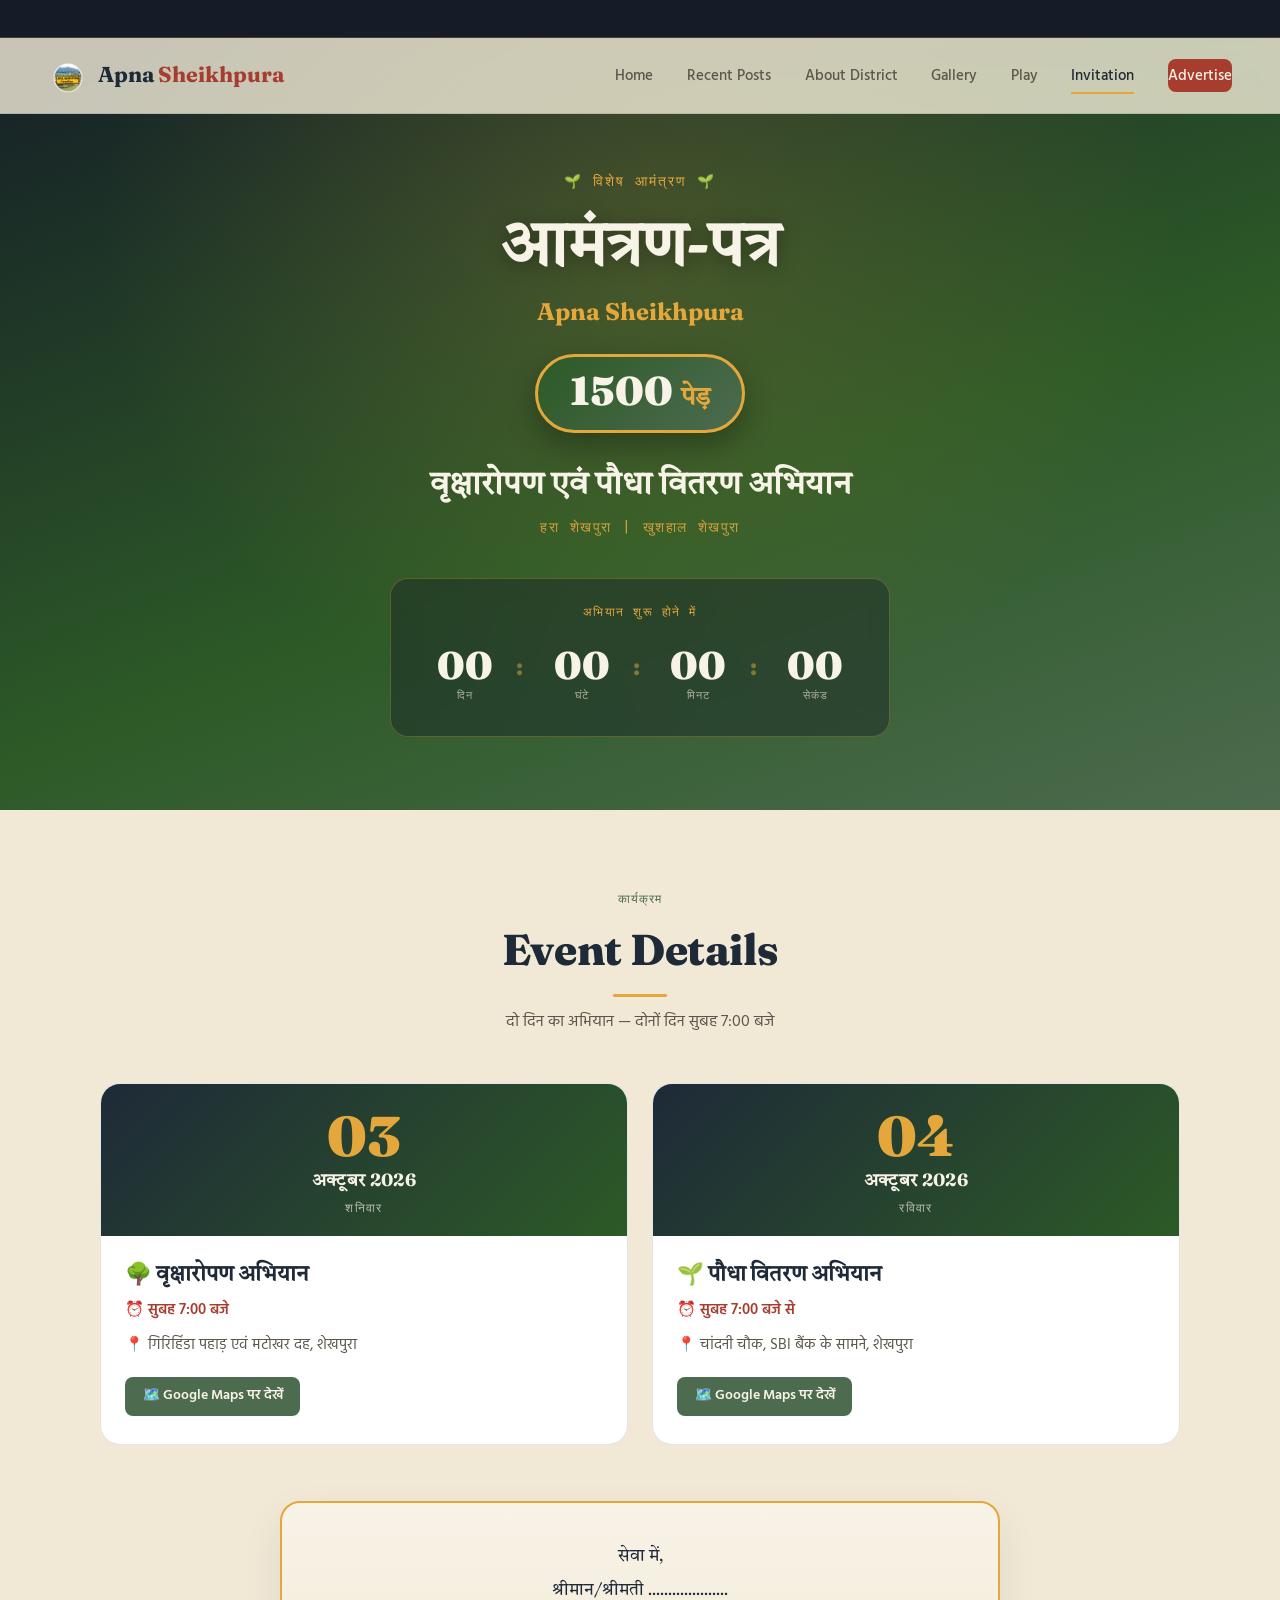
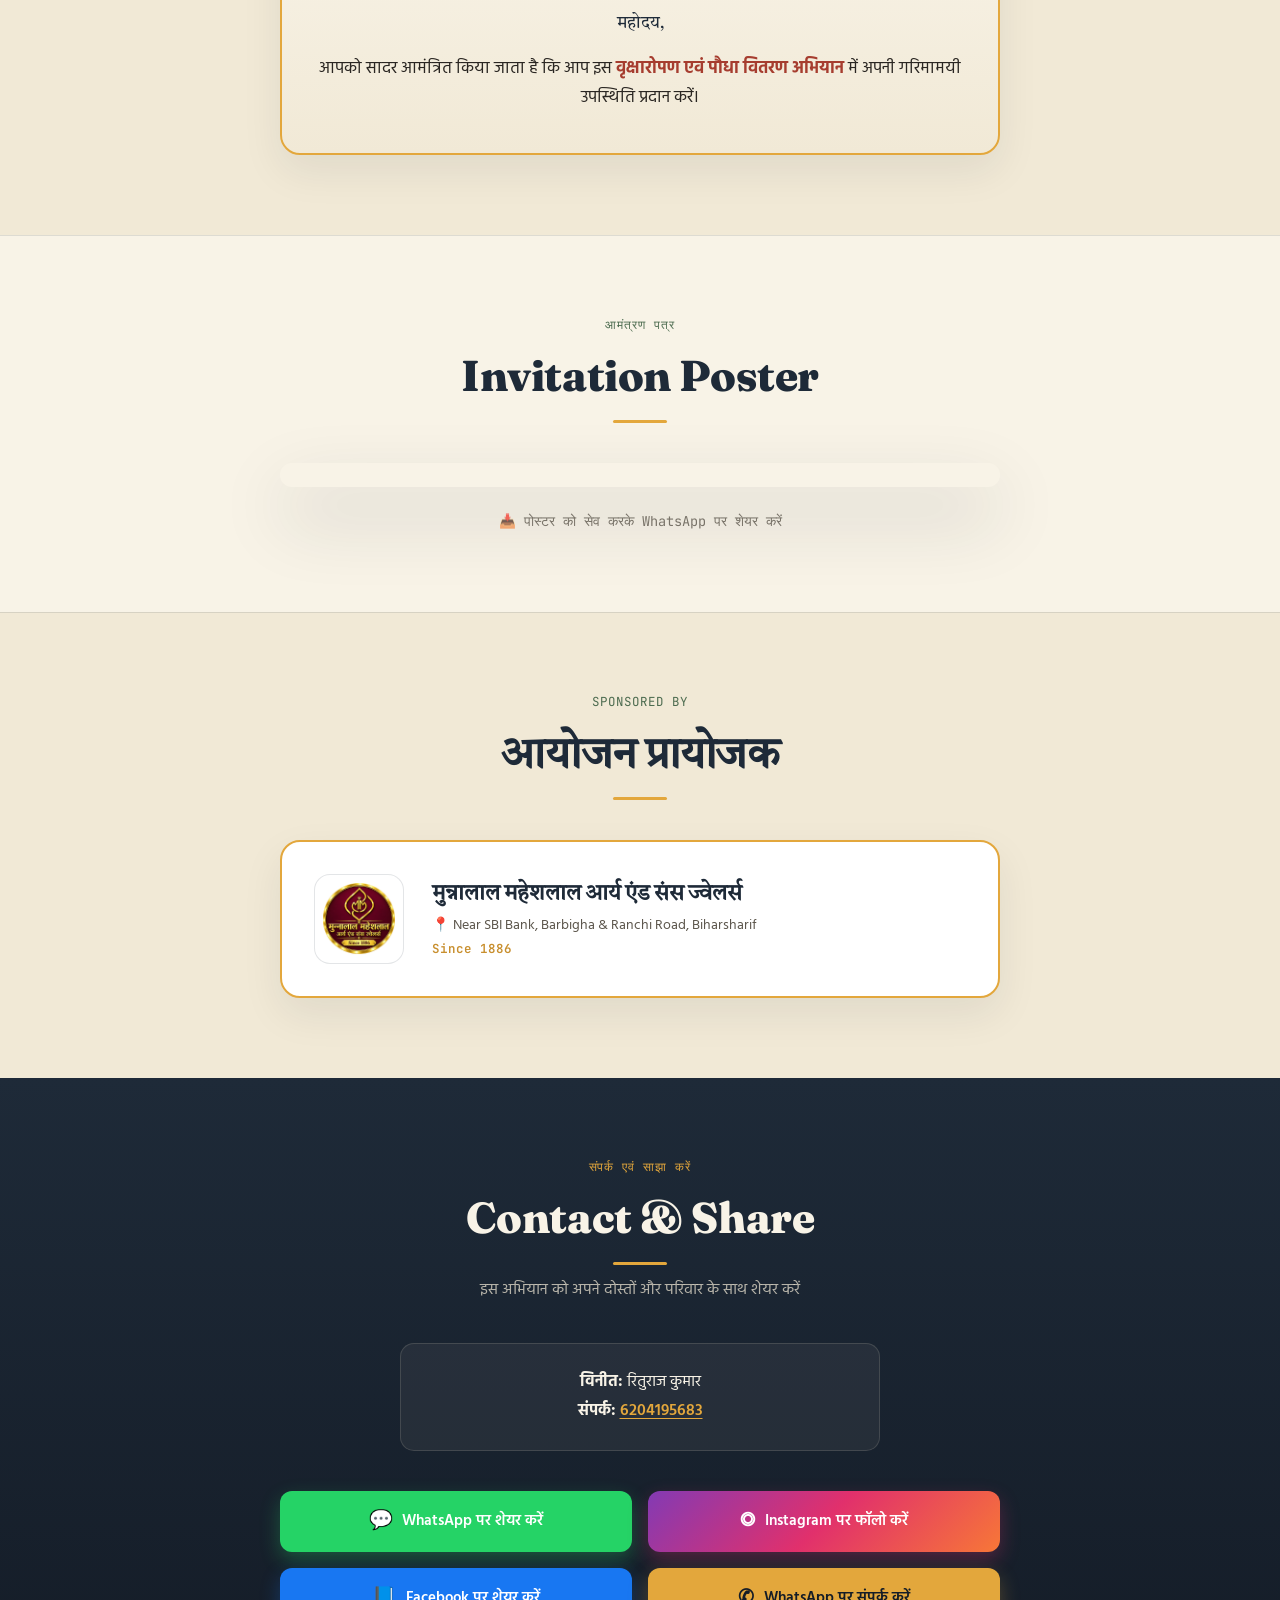
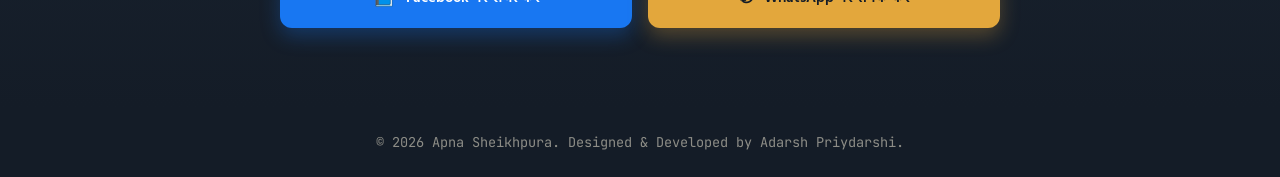
==== commit 65f911bc: "Updated contact number" ====
--- a/invitation.html
+++ b/invitation.html
@@ -198,8 +198,8 @@
 
     <!-- Organizer Info -->
     <div class="organizer-info">
-      <p><strong>विनीत:</strong> सितुराज कुमार</p>
-      <p><strong>संपर्क:</strong> <a href="tel:+919541069785">9541069785</a></p>
+      <p><strong>विनीत:</strong> रितुराज कुमार</p>
+      <p><strong>संपर्क:</strong> <a href="tel:+6204195683">6204195683</a></p>
     </div>
 
     <!-- Share Buttons -->
